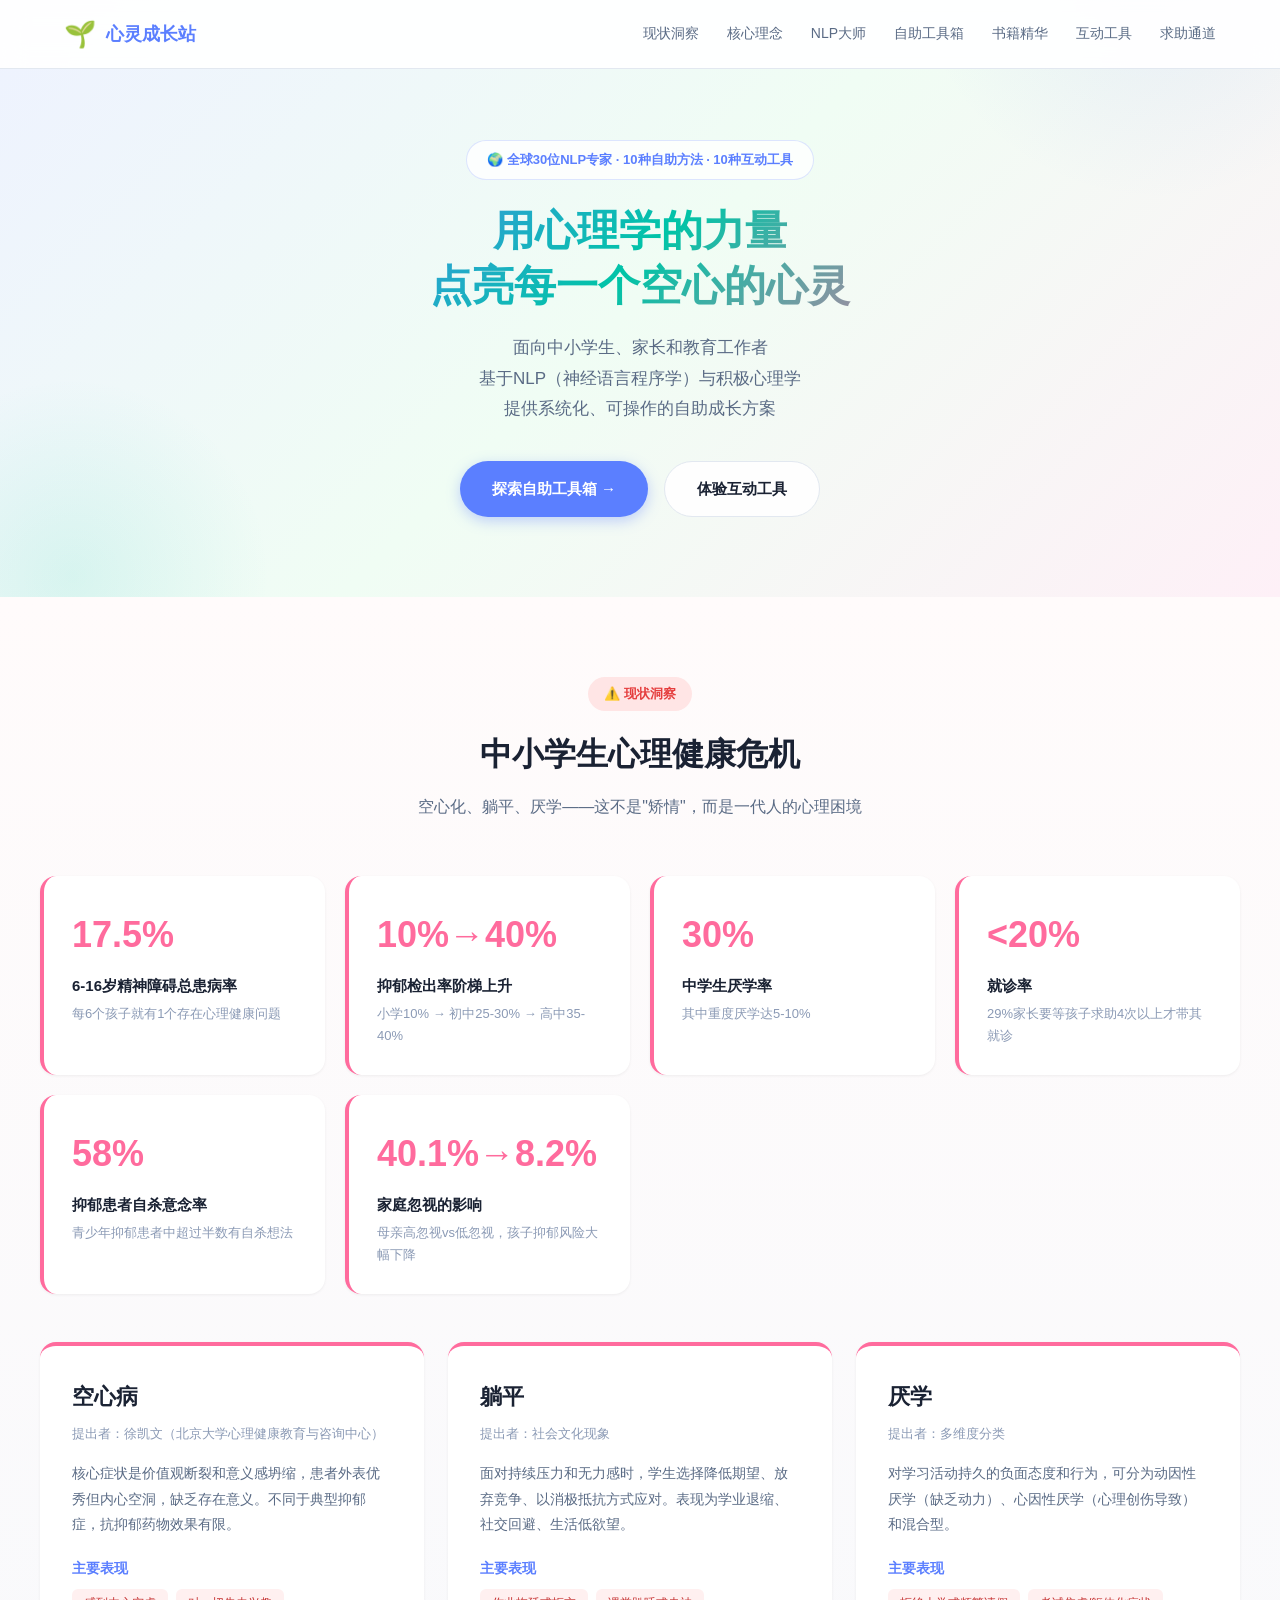
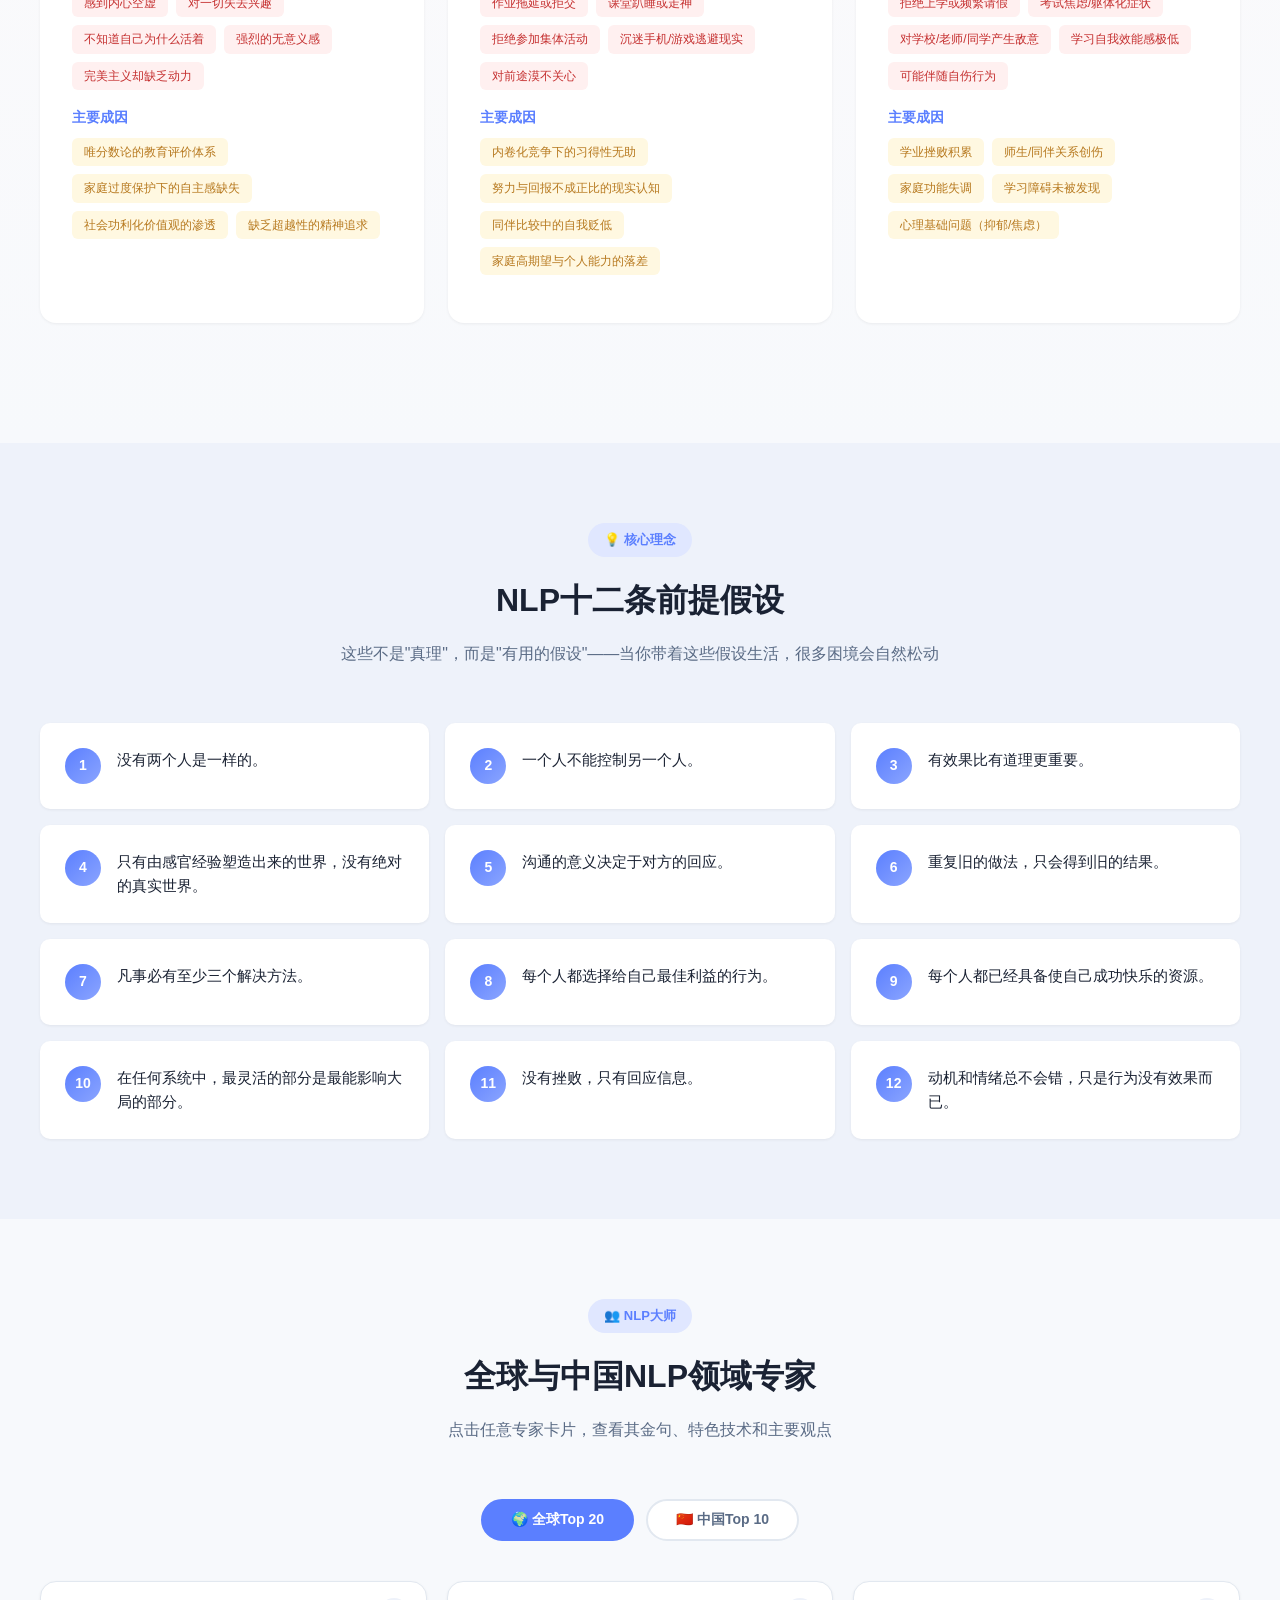
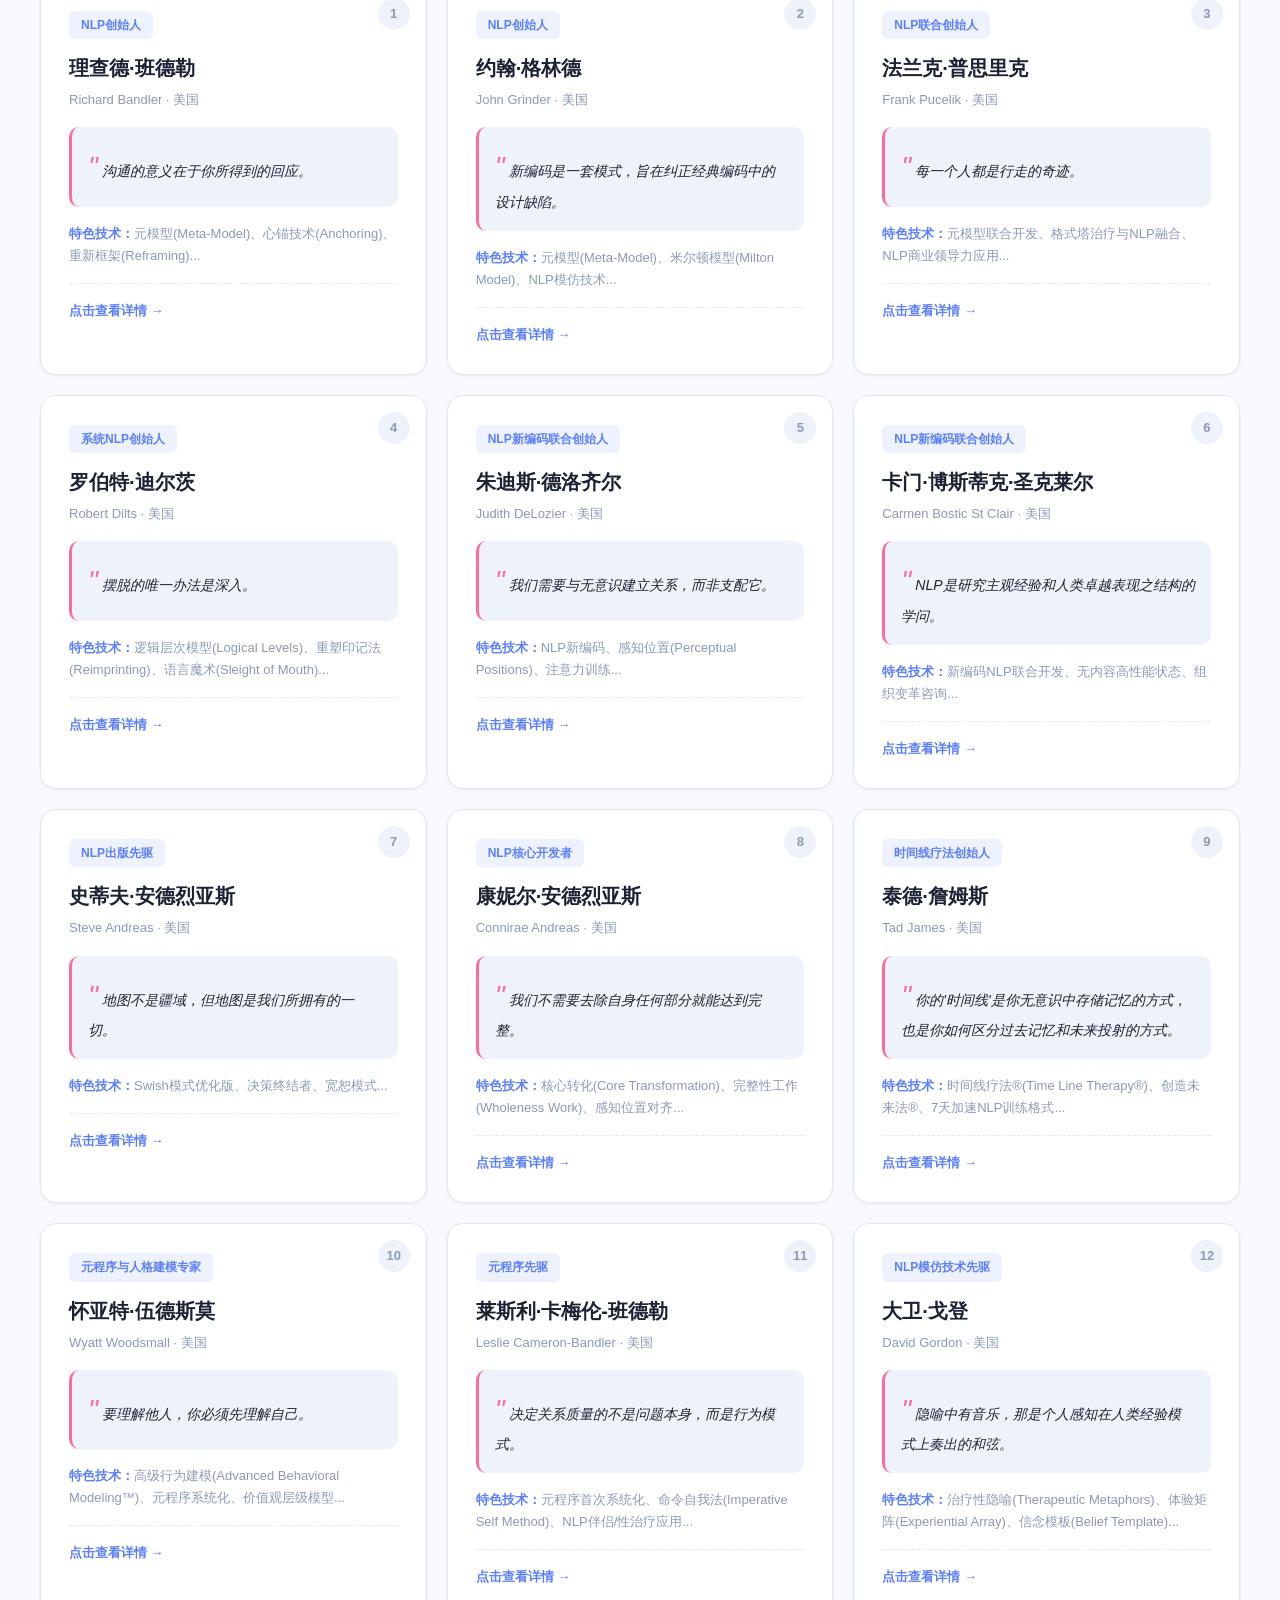
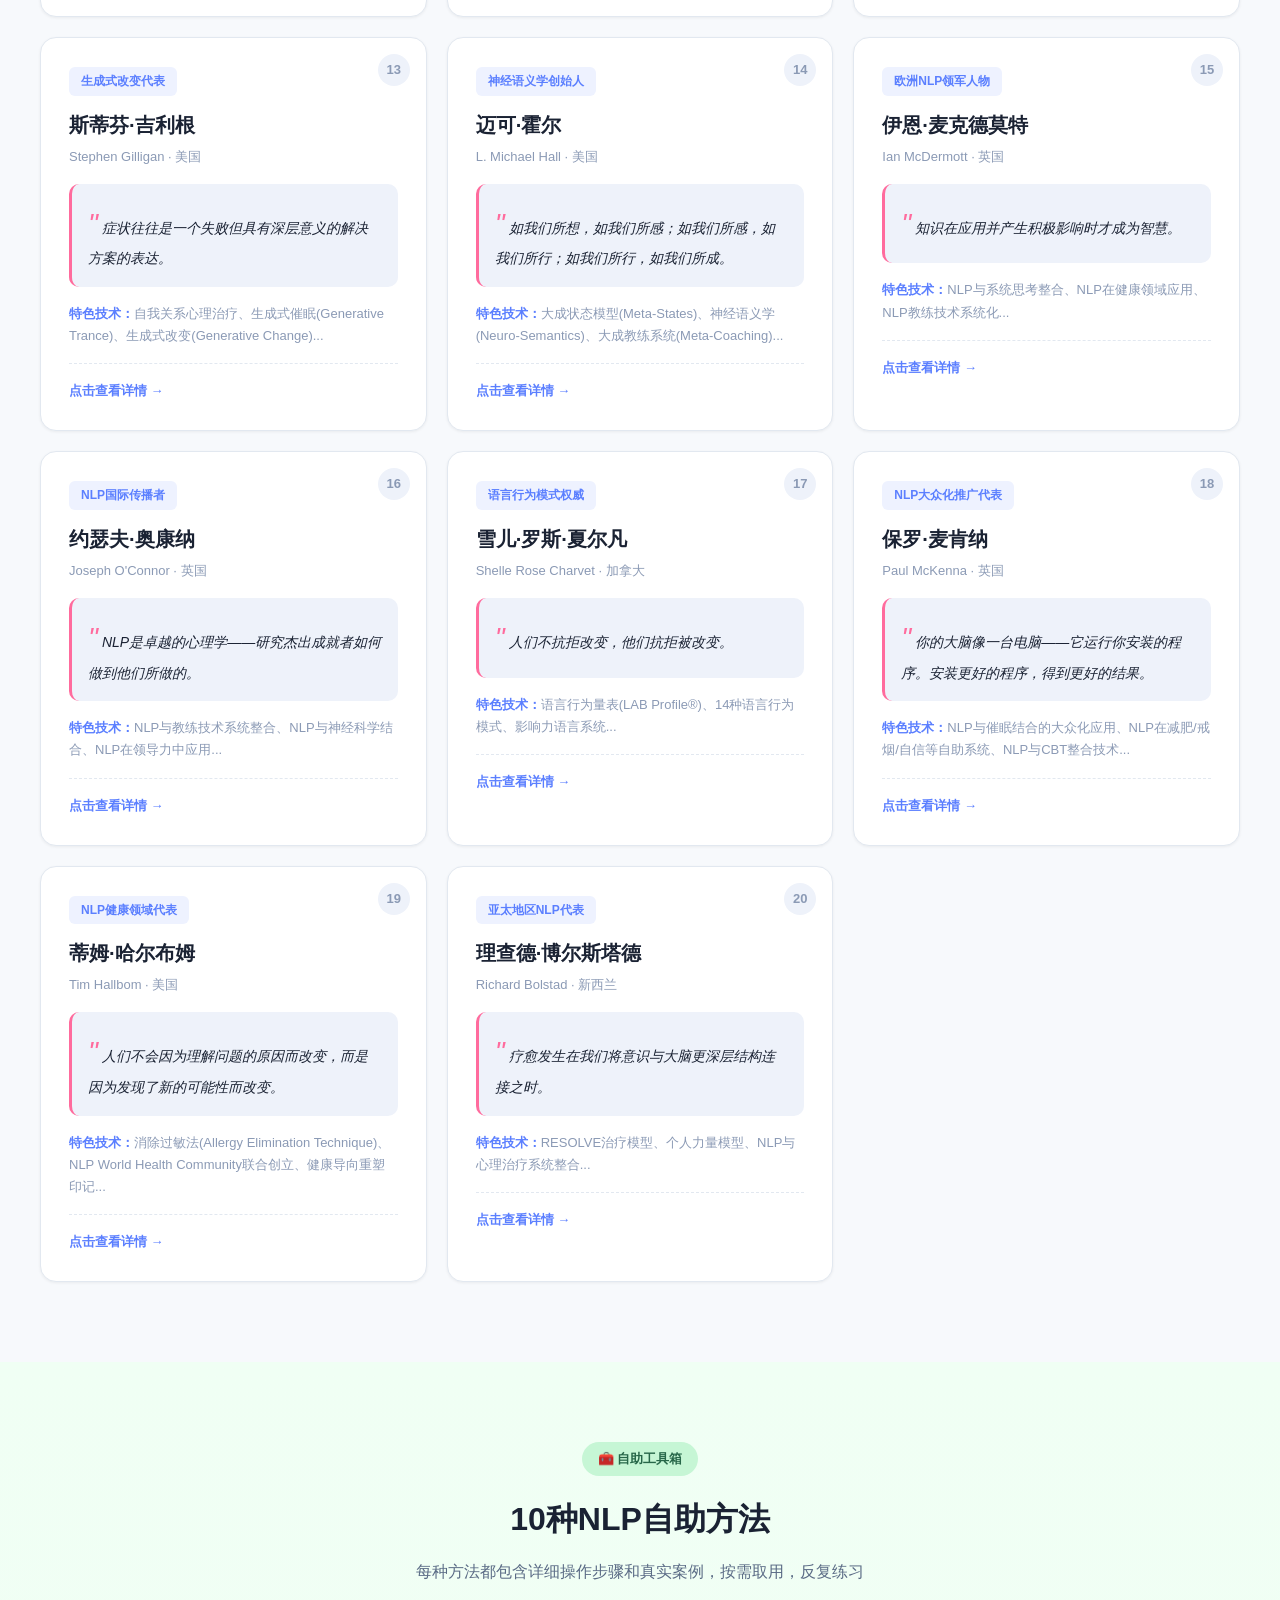
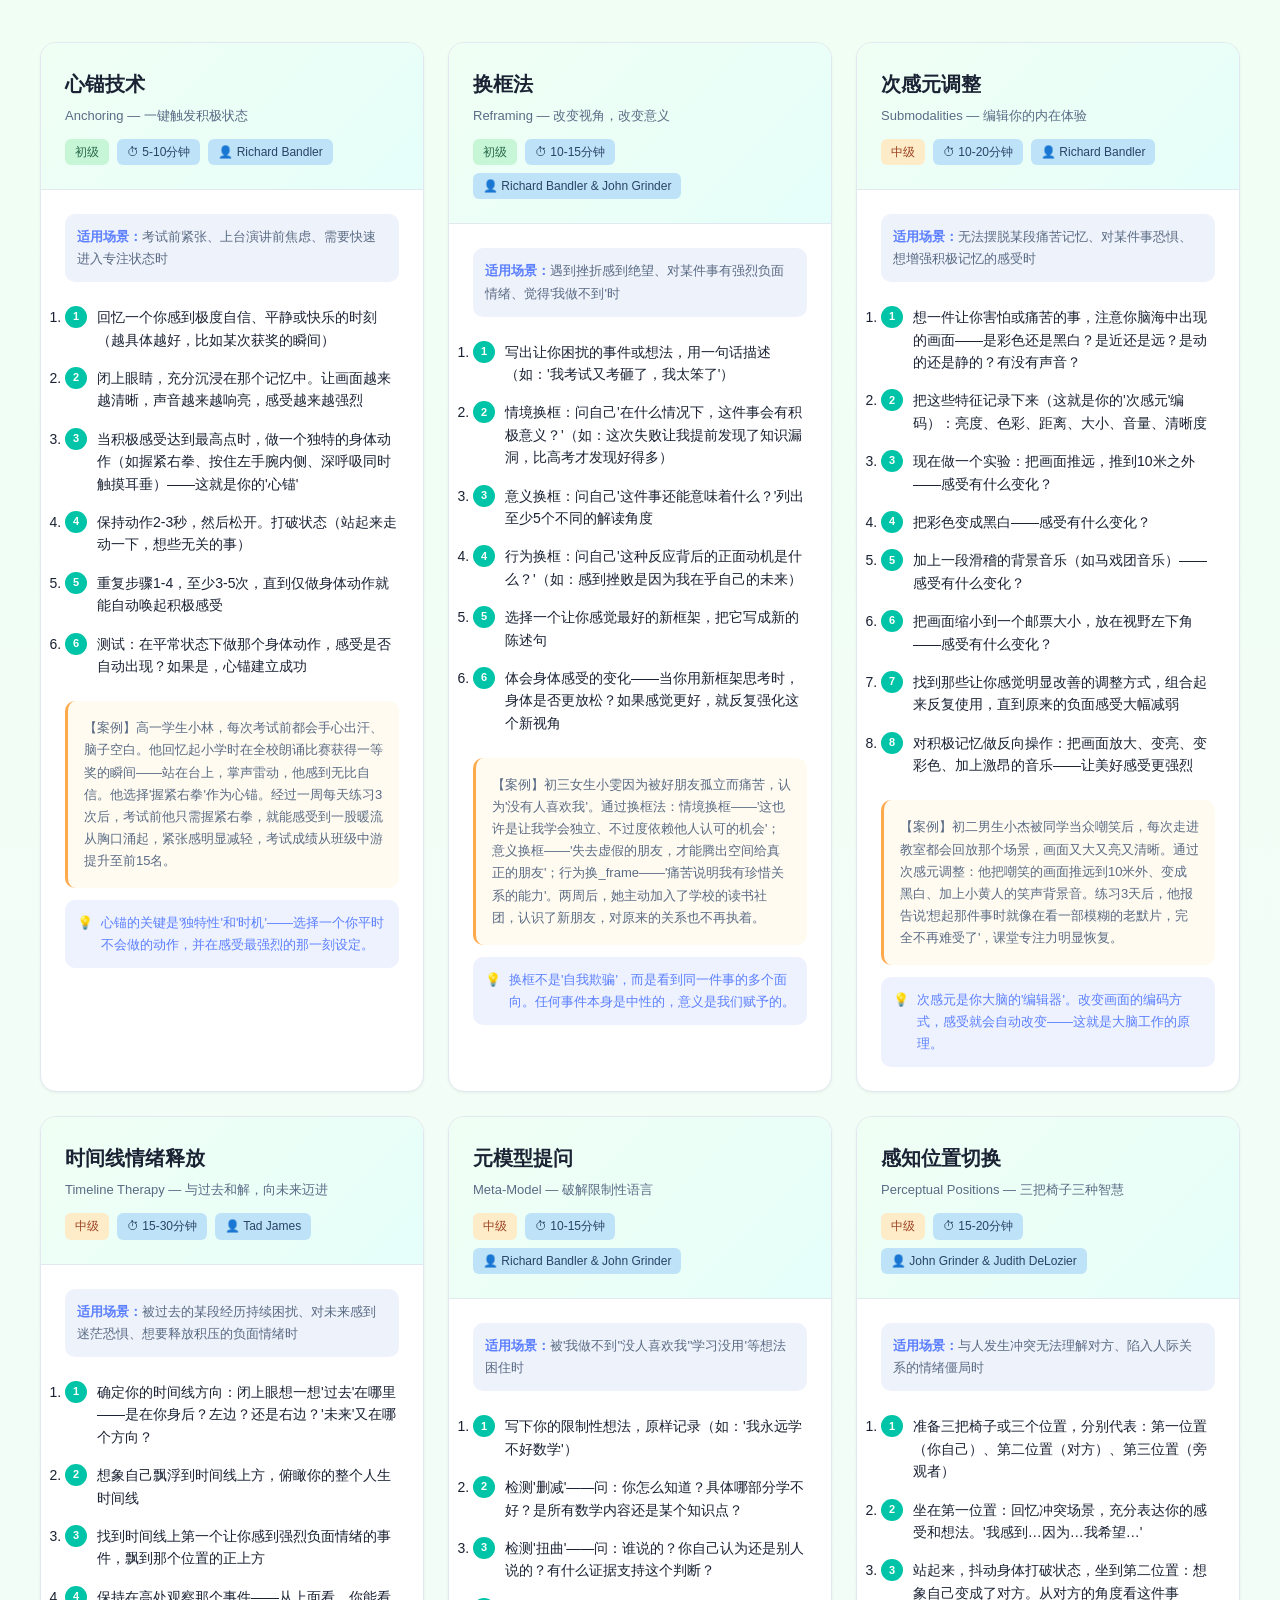
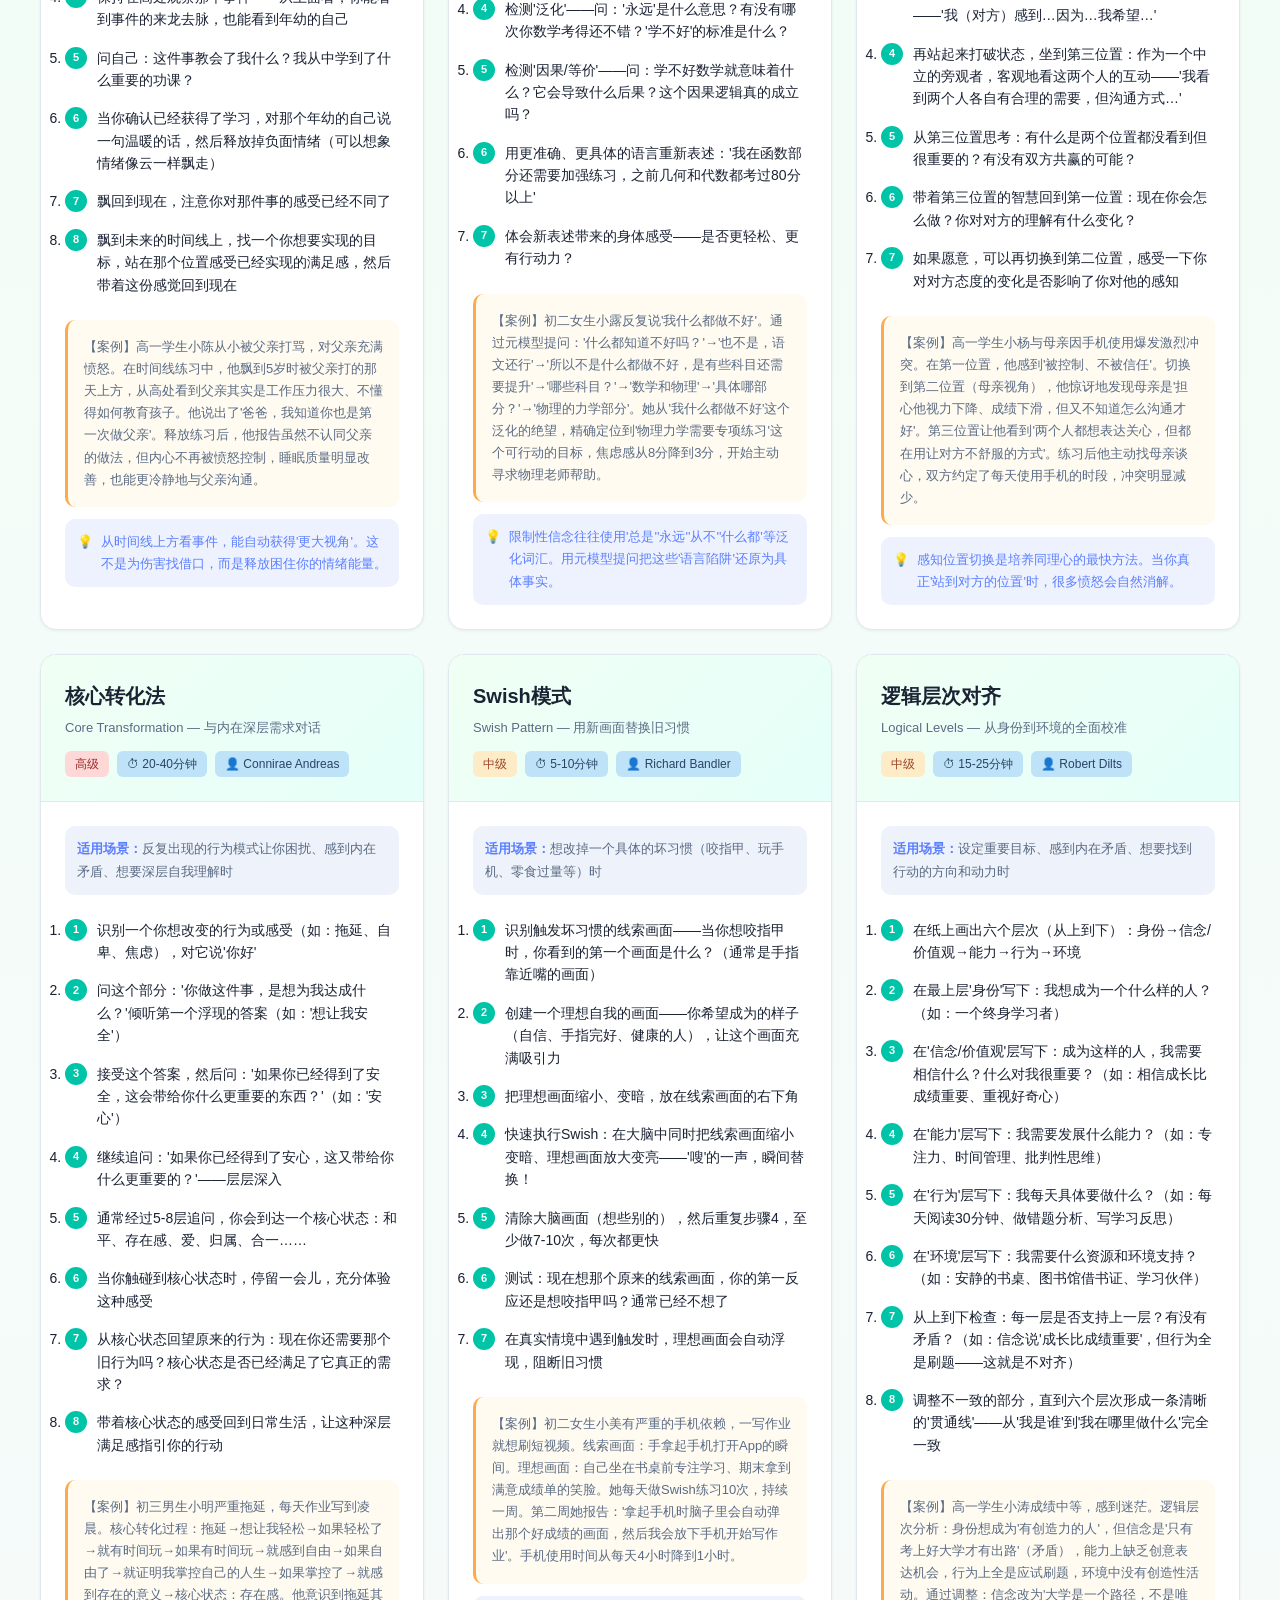
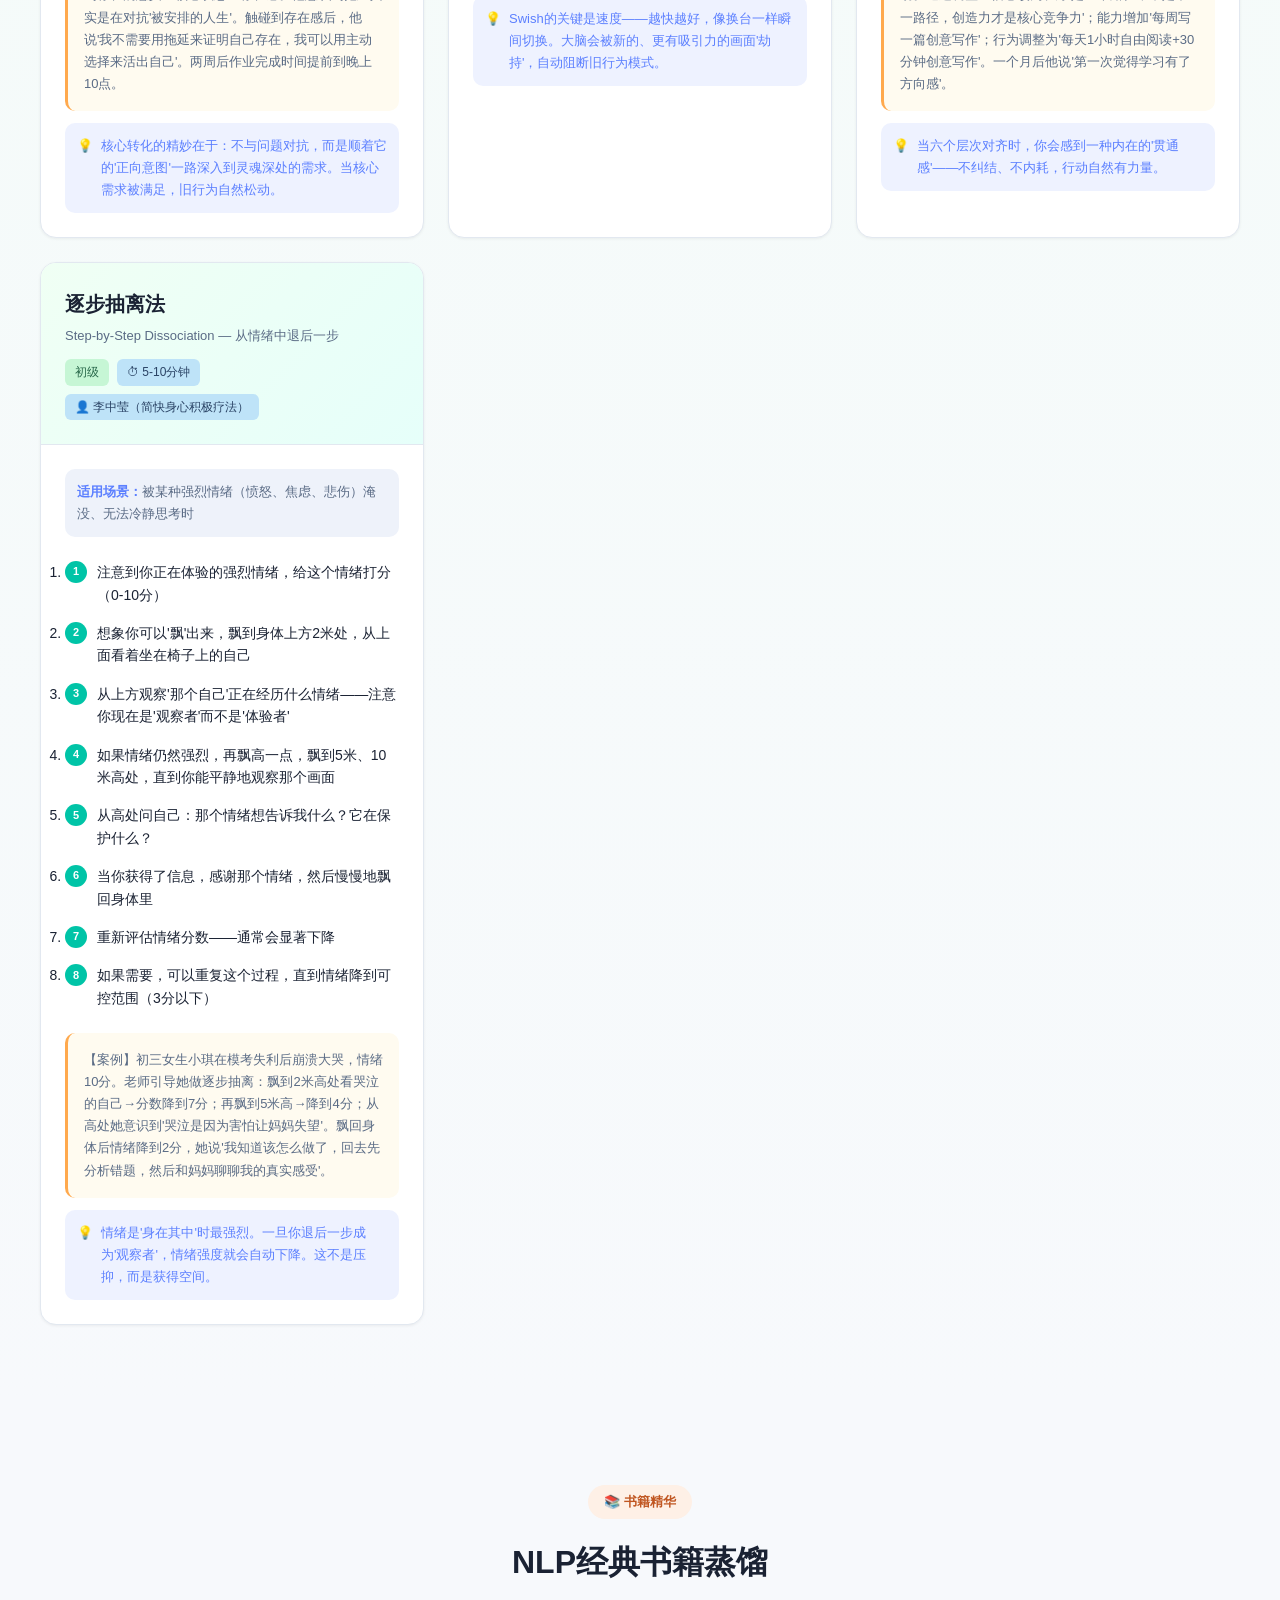
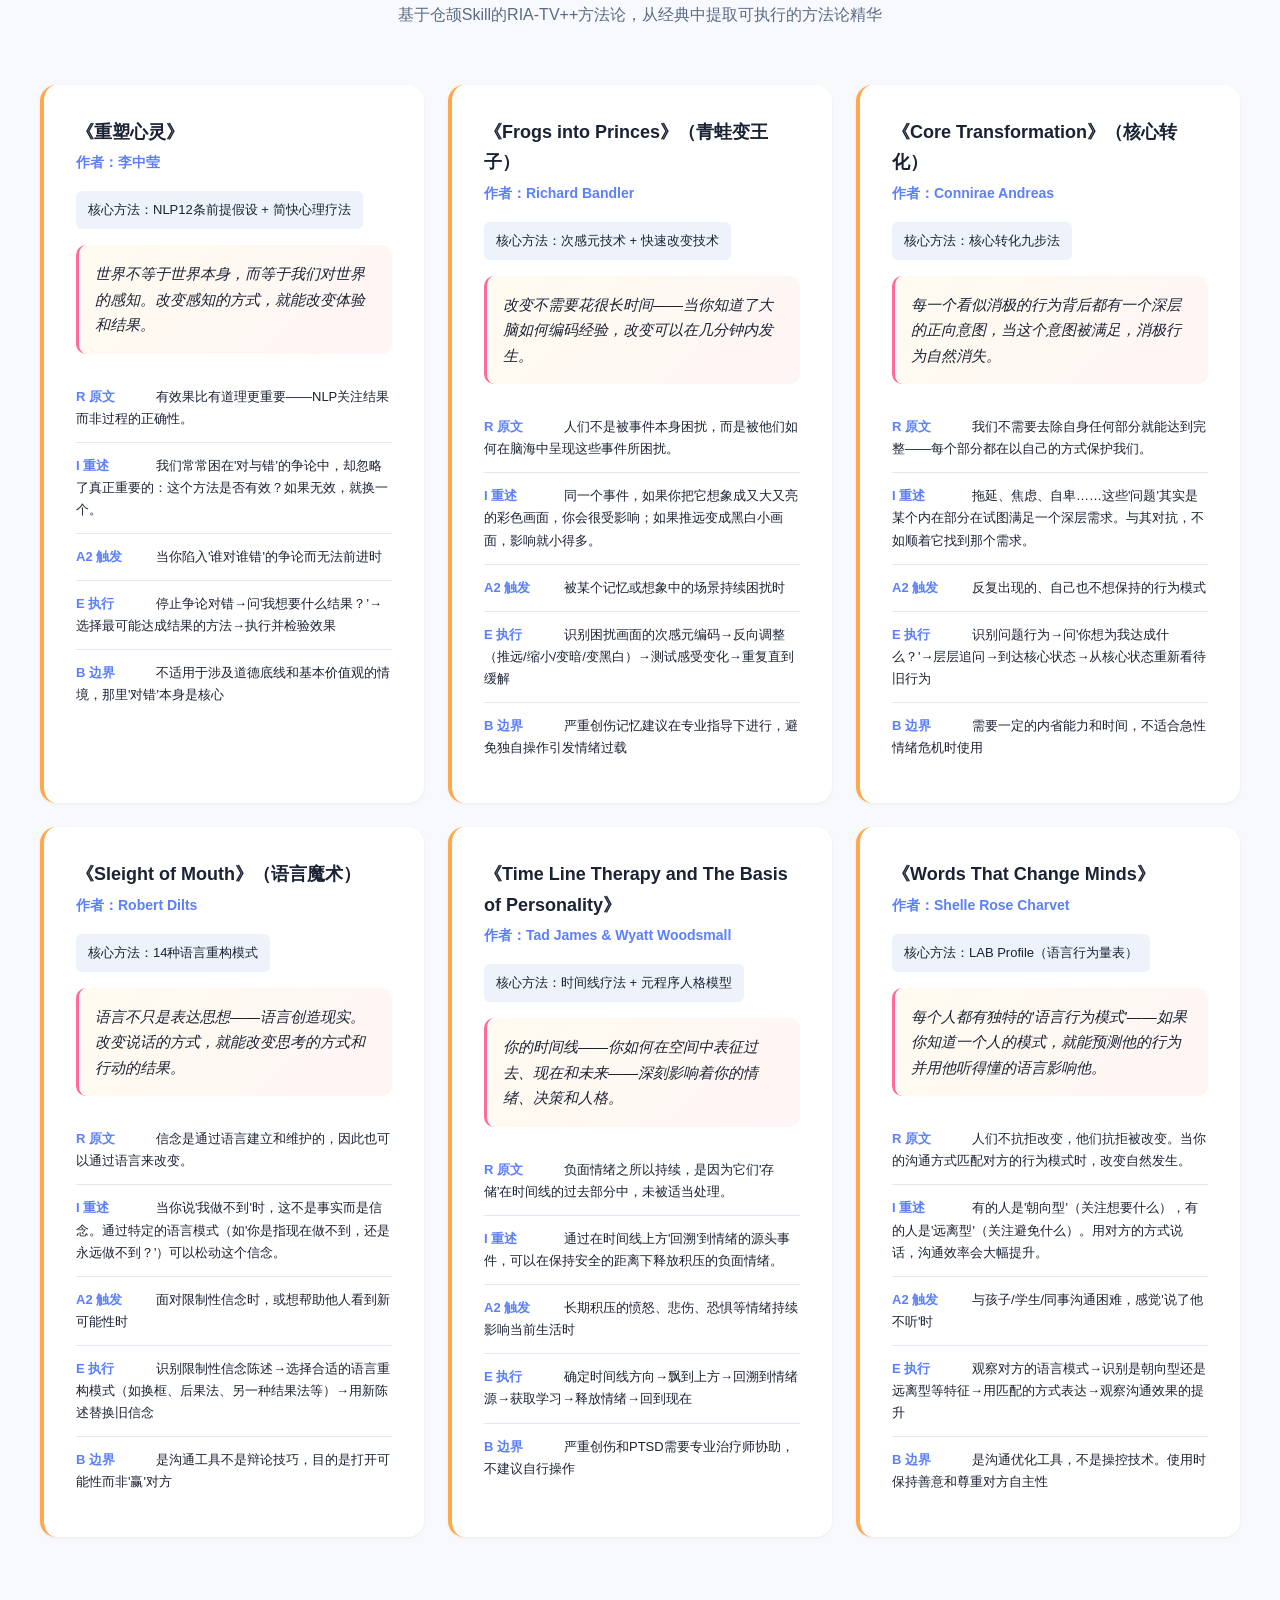
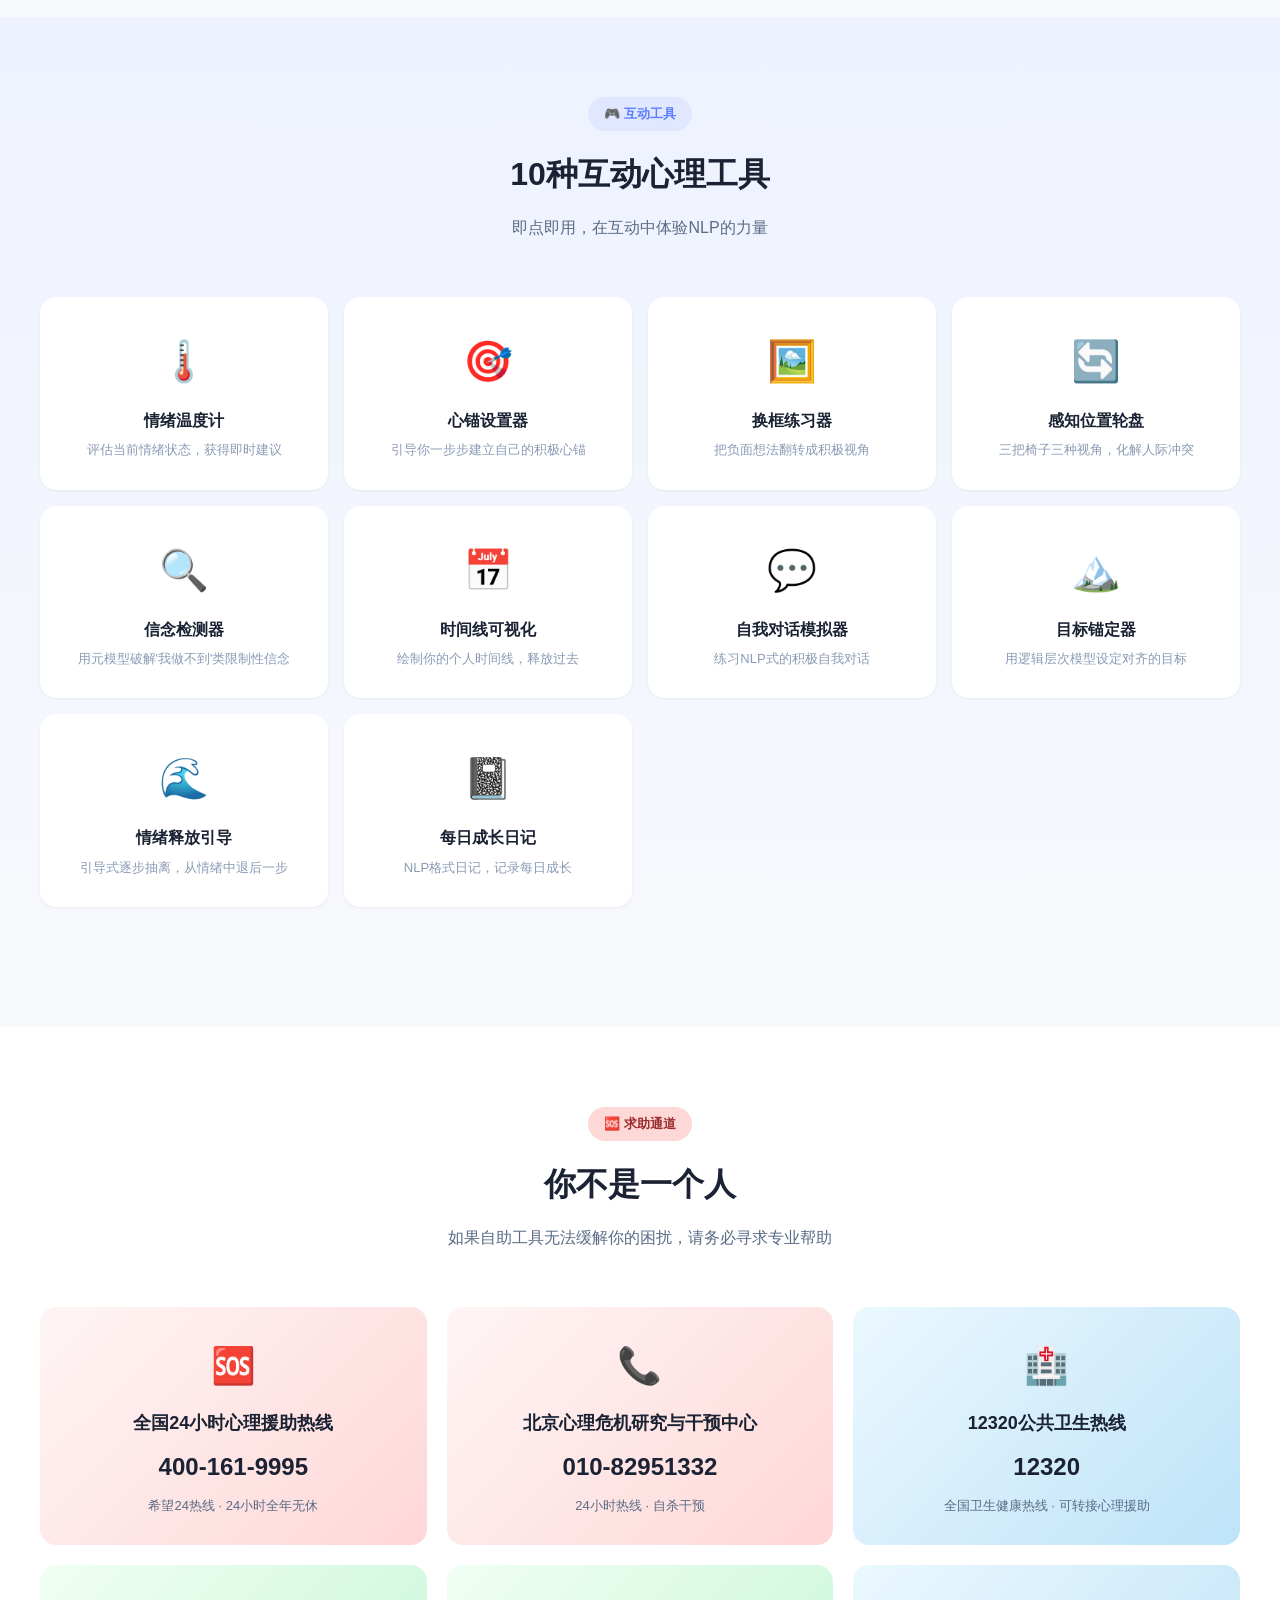
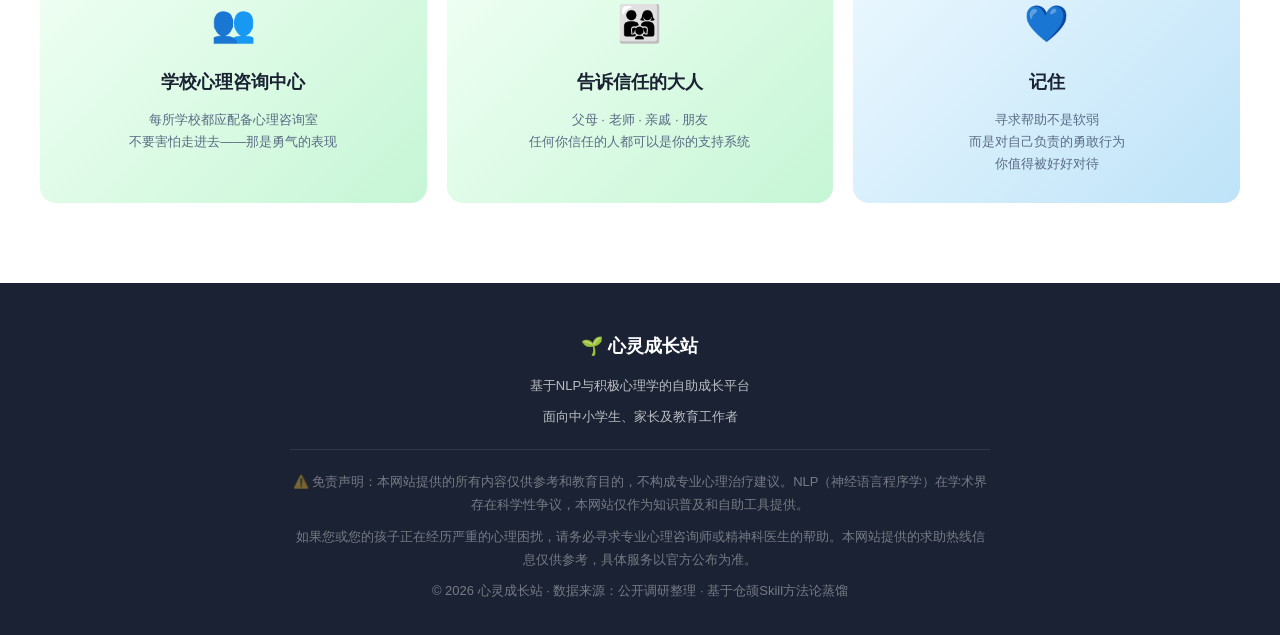
==== index.html @ 17d2049a "feat: NLP心理学自助成长平台 - 全球Top20 + 中国Top10 NLP专家（可点击查看金句、技术、观点） - 10种NLP自助方法（含详细步骤和真实案例） - 10种互动心理工具（情绪温" ====
<!DOCTYPE html>
<html lang="zh-CN">
<head>
  <meta charset="UTF-8">
  <meta name="viewport" content="width=device-width, initial-scale=1.0">
  <title>NLP心理学自助成长平台 | 心灵成长工具箱</title>
  <meta name="description" content="基于NLP（神经语言程序学）的自助成长心理学平台，涵盖全球及中国NLP专家、自助工具箱、互动心理工具，助力中小学生心理健康成长。">
  <link rel="stylesheet" href="styles.css">
  <link rel="icon" href="data:image/svg+xml,<svg xmlns='http://www.w3.org/2000/svg' viewBox='0 0 100 100'><text y='.9em' font-size='90'>🌱</text></svg>">
</head>
<body>

<!-- ====== 导航栏 ====== -->
<nav class="navbar">
  <div class="navbar-inner">
    <a href="#hero" class="navbar-logo"><span>🌱</span> 心灵成长站</a>
    <div class="navbar-links" id="navLinks">
      <a href="#crisis">现状洞察</a>
      <a href="#presuppositions">核心理念</a>
      <a href="#experts">NLP大师</a>
      <a href="#toolkit">自助工具箱</a>
      <a href="#books">书籍精华</a>
      <a href="#interactive">互动工具</a>
      <a href="#help">求助通道</a>
    </div>
    <button class="navbar-toggle" onclick="document.getElementById('navLinks').classList.toggle('open')">☰</button>
  </div>
</nav>

<!-- ====== Hero ====== -->
<section class="hero" id="hero">
  <div class="hero-content">
    <div class="hero-badge">🌍 全球30位NLP专家 · 10种自助方法 · 10种互动工具</div>
    <h1>用心理学的力量<br>点亮每一个空心的心灵</h1>
    <p>面向中小学生、家长和教育工作者<br>基于NLP（神经语言程序学）与积极心理学<br>提供系统化、可操作的自助成长方案</p>
    <div class="hero-buttons">
      <a href="#toolkit" class="btn btn-primary">探索自助工具箱 →</a>
      <a href="#interactive" class="btn btn-secondary">体验互动工具</a>
    </div>
  </div>
</section>

<!-- ====== 现状洞察 ====== -->
<section class="section" id="crisis">
  <div class="section-inner">
    <div class="section-header">
      <span class="section-tag">⚠️ 现状洞察</span>
      <h2>中小学生心理健康危机</h2>
      <p>空心化、躺平、厌学——这不是"矫情"，而是一代人的心理困境</p>
    </div>
    <div class="stat-grid" id="statGrid"></div>
    <div class="problem-grid" id="problemGrid"></div>
  </div>
</section>

<!-- ====== NLP核心理念 ====== -->
<section class="section" id="presuppositions">
  <div class="section-inner">
    <div class="section-header">
      <span class="section-tag">💡 核心理念</span>
      <h2>NLP十二条前提假设</h2>
      <p>这些不是"真理"，而是"有用的假设"——当你带着这些假设生活，很多困境会自然松动</p>
    </div>
    <div class="presup-grid" id="presupGrid"></div>
  </div>
</section>

<!-- ====== NLP专家 ====== -->
<section class="section" id="experts">
  <div class="section-inner">
    <div class="section-header">
      <span class="section-tag">👥 NLP大师</span>
      <h2>全球与中国NLP领域专家</h2>
      <p>点击任意专家卡片，查看其金句、特色技术和主要观点</p>
    </div>
    <div class="expert-tabs">
      <button class="tab-btn active" data-tab="global">🌍 全球Top 20</button>
      <button class="tab-btn" data-tab="china">🇨🇳 中国Top 10</button>
    </div>
    <div class="expert-grid" id="expertGrid"></div>
  </div>
</section>

<!-- ====== 自助工具箱 ====== -->
<section class="section" id="toolkit">
  <div class="section-inner">
    <div class="section-header">
      <span class="section-tag">🧰 自助工具箱</span>
      <h2>10种NLP自助方法</h2>
      <p>每种方法都包含详细操作步骤和真实案例，按需取用，反复练习</p>
    </div>
    <div class="tool-grid" id="toolGrid"></div>
  </div>
</section>

<!-- ====== 书籍精华 ====== -->
<section class="section" id="books">
  <div class="section-inner">
    <div class="section-header">
      <span class="section-tag">📚 书籍精华</span>
      <h2>NLP经典书籍蒸馏</h2>
      <p>基于仓颉Skill的RIA-TV++方法论，从经典中提取可执行的方法论精华</p>
    </div>
    <div class="book-grid" id="bookGrid"></div>
  </div>
</section>

<!-- ====== 互动工具 ====== -->
<section class="section" id="interactive">
  <div class="section-inner">
    <div class="section-header">
      <span class="section-tag">🎮 互动工具</span>
      <h2>10种互动心理工具</h2>
      <p>即点即用，在互动中体验NLP的力量</p>
    </div>
    <div class="interactive-grid" id="interactiveGrid"></div>
    <div class="tool-panel" id="toolPanel">
      <div class="tool-panel-header">
        <span class="icon" id="panelIcon"></span>
        <h3 id="panelTitle"></h3>
        <button class="back-btn" onclick="closeToolPanel()">← 返回工具列表</button>
      </div>
      <div class="tool-panel-body" id="panelBody"></div>
    </div>
  </div>
</section>

<!-- ====== 求助通道 ====== -->
<section class="section" id="help">
  <div class="section-inner">
    <div class="section-header">
      <span class="section-tag">🆘 求助通道</span>
      <h2>你不是一个人</h2>
      <p>如果自助工具无法缓解你的困扰，请务必寻求专业帮助</p>
    </div>
    <div class="help-grid">
      <div class="help-card help-red">
        <div class="help-icon">🆘</div>
        <h3>全国24小时心理援助热线</h3>
        <div class="help-number">400-161-9995</div>
        <p>希望24热线 · 24小时全年无休</p>
      </div>
      <div class="help-card help-red">
        <div class="help-icon">📞</div>
        <h3>北京心理危机研究与干预中心</h3>
        <div class="help-number">010-82951332</div>
        <p>24小时热线 · 自杀干预</p>
      </div>
      <div class="help-card help-blue">
        <div class="help-icon">🏥</div>
        <h3>12320公共卫生热线</h3>
        <div class="help-number">12320</div>
        <p>全国卫生健康热线 · 可转接心理援助</p>
      </div>
      <div class="help-card help-green">
        <div class="help-icon">👥</div>
        <h3>学校心理咨询中心</h3>
        <p style="margin-top:12px;">每所学校都应配备心理咨询室<br>不要害怕走进去——那是勇气的表现</p>
      </div>
      <div class="help-card help-green">
        <div class="help-icon">👨‍👩‍👧</div>
        <h3>告诉信任的大人</h3>
        <p style="margin-top:12px;">父母 · 老师 · 亲戚 · 朋友<br>任何你信任的人都可以是你的支持系统</p>
      </div>
      <div class="help-card help-blue">
        <div class="help-icon">💙</div>
        <h3>记住</h3>
        <p style="margin-top:12px;">寻求帮助不是软弱<br>而是对自己负责的勇敢行为<br>你值得被好好对待</p>
      </div>
    </div>
  </div>
</section>

<!-- ====== Footer ====== -->
<footer class="footer">
  <h3>🌱 心灵成长站</h3>
  <p>基于NLP与积极心理学的自助成长平台</p>
  <p>面向中小学生、家长及教育工作者</p>
  <div class="disclaimer">
    <p>⚠️ 免责声明：本网站提供的所有内容仅供参考和教育目的，不构成专业心理治疗建议。NLP（神经语言程序学）在学术界存在科学性争议，本网站仅作为知识普及和自助工具提供。</p>
    <p>如果您或您的孩子正在经历严重的心理困扰，请务必寻求专业心理咨询师或精神科医生的帮助。本网站提供的求助热线信息仅供参考，具体服务以官方公布为准。</p>
    <p>© 2026 心灵成长站 · 数据来源：公开调研整理 · 基于仓颉Skill方法论蒸馏</p>
  </div>
</footer>

<!-- ====== 专家详情弹窗 ====== -->
<div class="modal-overlay" id="expertModal" onclick="if(event.target===this)closeModal()">
  <div class="modal" id="modalContent"></div>
</div>

<script src="data.js"></script>
<script src="app.js"></script>
</body>
</html>
---- styles.css ----
/* ============================================================
   NLP心理学自助成长网站 - 样式表
   ============================================================ */

/* ---------- CSS变量 ---------- */
:root {
  --primary: #5B7FFF;
  --primary-light: #8BA5FF;
  --primary-dark: #3A5BDB;
  --secondary: #00C4A7;
  --accent: #FF6B9D;
  --warm: #FFA94D;
  --bg: #F7F9FC;
  --bg-card: #FFFFFF;
  --bg-soft: #EEF2FA;
  --text: #1A2233;
  --text-secondary: #5A6B85;
  --text-light: #8B9AB5;
  --border: #E2E8F0;
  --shadow-sm: 0 1px 3px rgba(0,0,0,0.06);
  --shadow-md: 0 4px 16px rgba(0,0,0,0.08);
  --shadow-lg: 0 12px 40px rgba(0,0,0,0.12);
  --radius: 16px;
  --radius-sm: 10px;
  --transition: 0.3s cubic-bezier(0.4, 0, 0.2, 1);
  --max-width: 1200px;
}

/* ---------- 重置 ---------- */
*, *::before, *::after { box-sizing: border-box; margin: 0; padding: 0; }
html { scroll-behavior: smooth; font-size: 16px; }
body {
  font-family: -apple-system, BlinkMacSystemFont, "Segoe UI", "PingFang SC", "Hiragino Sans GB", "Microsoft YaHei", "Helvetica Neue", Helvetica, Arial, sans-serif;
  background: var(--bg);
  color: var(--text);
  line-height: 1.7;
  -webkit-font-smoothing: antialiased;
}
a { color: inherit; text-decoration: none; }
ul { list-style: none; }
img { max-width: 100%; display: block; }

/* ---------- 导航栏 ---------- */
.navbar {
  position: fixed; top: 0; left: 0; right: 0; z-index: 1000;
  background: rgba(255,255,255,0.92);
  backdrop-filter: blur(12px);
  -webkit-backdrop-filter: blur(12px);
  border-bottom: 1px solid var(--border);
  transition: var(--transition);
}
.navbar-inner {
  max-width: var(--max-width); margin: 0 auto;
  display: flex; align-items: center; justify-content: space-between;
  padding: 12px 24px;
}
.navbar-logo {
  display: flex; align-items: center; gap: 10px;
  font-size: 18px; font-weight: 700; color: var(--primary);
}
.navbar-logo span { font-size: 26px; }
.navbar-links { display: flex; gap: 28px; }
.navbar-links a {
  font-size: 14px; font-weight: 500; color: var(--text-secondary);
  transition: var(--transition); position: relative;
}
.navbar-links a:hover { color: var(--primary); }
.navbar-links a::after {
  content: ''; position: absolute; bottom: -6px; left: 0; right: 0;
  height: 2px; background: var(--primary);
  transform: scaleX(0); transition: var(--transition); border-radius: 2px;
}
.navbar-links a:hover::after { transform: scaleX(1); }
.navbar-toggle { display: none; font-size: 24px; cursor: pointer; background: none; border: none; }

/* ---------- Hero ---------- */
.hero {
  position: relative;
  padding: 140px 24px 80px;
  text-align: center;
  background: linear-gradient(135deg, #EEF2FF 0%, #F0FDF4 50%, #FEF0F7 100%);
  overflow: hidden;
}
.hero::before {
  content: '';
  position: absolute; top: -50%; right: -10%;
  width: 500px; height: 500px;
  background: radial-gradient(circle, rgba(91,127,255,0.1) 0%, transparent 70%);
  border-radius: 50%;
}
.hero::after {
  content: '';
  position: absolute; bottom: -30%; left: -10%;
  width: 400px; height: 400px;
  background: radial-gradient(circle, rgba(0,196,167,0.1) 0%, transparent 70%);
  border-radius: 50%;
}
.hero-content { position: relative; z-index: 1; max-width: 800px; margin: 0 auto; }
.hero-badge {
  display: inline-flex; align-items: center; gap: 8px;
  background: rgba(255,255,255,0.8);
  padding: 8px 20px; border-radius: 100px;
  font-size: 13px; color: var(--primary); font-weight: 600;
  border: 1px solid rgba(91,127,255,0.2);
  margin-bottom: 24px;
}
.hero h1 {
  font-size: 42px; font-weight: 800; line-height: 1.3;
  margin-bottom: 20px;
  background: linear-gradient(135deg, var(--primary) 0%, var(--secondary) 50%, var(--accent) 100%);
  -webkit-background-clip: text; -webkit-text-fill-color: transparent;
  background-clip: text;
}
.hero p {
  font-size: 17px; color: var(--text-secondary); line-height: 1.8;
  margin-bottom: 36px;
}
.hero-buttons { display: flex; gap: 16px; justify-content: center; flex-wrap: wrap; }
.btn {
  display: inline-flex; align-items: center; gap: 8px;
  padding: 14px 32px; border-radius: 100px;
  font-size: 15px; font-weight: 600; cursor: pointer;
  transition: var(--transition); border: none; font-family: inherit;
}
.btn-primary {
  background: var(--primary); color: #fff;
  box-shadow: 0 4px 14px rgba(91,127,255,0.35);
}
.btn-primary:hover { background: var(--primary-dark); transform: translateY(-2px); box-shadow: 0 6px 20px rgba(91,127,255,0.4); }
.btn-secondary {
  background: rgba(255,255,255,0.9); color: var(--text);
  border: 1px solid var(--border);
}
.btn-secondary:hover { background: #fff; border-color: var(--primary); color: var(--primary); }

/* ---------- 通用Section ---------- */
.section { padding: 80px 24px; }
.section-inner { max-width: var(--max-width); margin: 0 auto; }
.section-header { text-align: center; margin-bottom: 56px; }
.section-tag {
  display: inline-block; padding: 6px 16px; border-radius: 100px;
  font-size: 13px; font-weight: 600; margin-bottom: 16px;
}
.section-header h2 { font-size: 32px; font-weight: 700; margin-bottom: 12px; }
.section-header p { font-size: 16px; color: var(--text-secondary); max-width: 600px; margin: 0 auto; }

/* ---------- 现状洞察 ---------- */
#crisis { background: linear-gradient(180deg, #FFFBFB 0%, var(--bg) 100%); }
#crisis .section-tag { background: #FFE5E5; color: #E53E3E; }
.stat-grid {
  display: grid; grid-template-columns: repeat(auto-fit, minmax(280px, 1fr));
  gap: 20px; margin-bottom: 48px;
}
.stat-card {
  background: var(--bg-card); border-radius: var(--radius);
  padding: 28px; box-shadow: var(--shadow-sm);
  border-left: 4px solid var(--accent);
  transition: var(--transition);
}
.stat-card:hover { box-shadow: var(--shadow-md); transform: translateY(-4px); }
.stat-value { font-size: 36px; font-weight: 800; color: var(--accent); margin-bottom: 8px; }
.stat-label { font-size: 15px; font-weight: 600; margin-bottom: 4px; }
.stat-desc { font-size: 13px; color: var(--text-light); }

.problem-grid { display: grid; grid-template-columns: repeat(auto-fit, minmax(320px, 1fr)); gap: 24px; margin-bottom: 40px; }
.problem-card {
  background: var(--bg-card); border-radius: var(--radius);
  padding: 32px; box-shadow: var(--shadow-sm);
  border-top: 4px solid var(--accent);
  transition: var(--transition);
}
.problem-card:hover { box-shadow: var(--shadow-md); }
.problem-card h3 { font-size: 22px; font-weight: 700; margin-bottom: 8px; }
.problem-card .proposer { font-size: 13px; color: var(--text-light); margin-bottom: 16px; }
.problem-card .definition { font-size: 14px; color: var(--text-secondary); margin-bottom: 20px; line-height: 1.8; }
.problem-card h4 { font-size: 14px; font-weight: 600; color: var(--primary); margin-bottom: 8px; }
.tag-list { display: flex; flex-wrap: wrap; gap: 8px; margin-bottom: 16px; }
.tag {
  display: inline-block; padding: 4px 12px; border-radius: 6px;
  font-size: 12px; font-weight: 500;
}
.tag-manifestation { background: #FFF0F0; color: #C53030; }
.tag-cause { background: #FFF8E1; color: #B7791F; }

/* ---------- NLP前提假设 ---------- */
#presuppositions { background: var(--bg-soft); }
#presuppositions .section-tag { background: #E0E7FF; color: var(--primary); }
.presup-grid {
  display: grid; grid-template-columns: repeat(auto-fit, minmax(300px, 1fr));
  gap: 16px;
}
.presup-card {
  background: var(--bg-card); border-radius: var(--radius-sm);
  padding: 24px; box-shadow: var(--shadow-sm);
  display: flex; gap: 16px; align-items: flex-start;
  transition: var(--transition);
  border: 1px solid transparent;
}
.presup-card:hover { border-color: var(--primary); box-shadow: var(--shadow-md); }
.presup-number {
  flex-shrink: 0; width: 36px; height: 36px;
  background: linear-gradient(135deg, var(--primary), var(--primary-light));
  border-radius: 50%; display: flex; align-items: center; justify-content: center;
  color: #fff; font-weight: 700; font-size: 14px;
}
.presup-text { font-size: 15px; font-weight: 500; line-height: 1.6; }

/* ---------- 专家页面 ---------- */
#experts .section-tag { background: #E0E7FF; color: var(--primary); }
.expert-tabs {
  display: flex; gap: 12px; justify-content: center; margin-bottom: 40px;
}
.tab-btn {
  padding: 10px 28px; border-radius: 100px;
  font-size: 14px; font-weight: 600; cursor: pointer;
  border: 2px solid var(--border); background: var(--bg-card);
  color: var(--text-secondary); transition: var(--transition);
}
.tab-btn.active { border-color: var(--primary); background: var(--primary); color: #fff; }
.expert-grid {
  display: grid; grid-template-columns: repeat(auto-fill, minmax(340px, 1fr));
  gap: 20px;
}
.expert-card {
  background: var(--bg-card); border-radius: var(--radius);
  padding: 28px; box-shadow: var(--shadow-sm);
  cursor: pointer; transition: var(--transition);
  border: 1px solid var(--border); position: relative; overflow: hidden;
}
.expert-card::before {
  content: ''; position: absolute; top: 0; left: 0; right: 0; height: 4px;
  background: linear-gradient(90deg, var(--primary), var(--secondary));
  transform: scaleX(0); transform-origin: left; transition: var(--transition);
}
.expert-card:hover { box-shadow: var(--shadow-lg); transform: translateY(-6px); border-color: transparent; }
.expert-card:hover::before { transform: scaleX(1); }
.expert-rank {
  position: absolute; top: 16px; right: 16px;
  width: 32px; height: 32px; border-radius: 50%;
  background: var(--bg-soft); color: var(--text-light);
  display: flex; align-items: center; justify-content: center;
  font-size: 13px; font-weight: 700;
}
.expert-card .category {
  display: inline-block; padding: 4px 12px; border-radius: 6px;
  font-size: 12px; font-weight: 600; margin-bottom: 12px;
  background: #EEF2FF; color: var(--primary);
}
.expert-card h3 { font-size: 20px; font-weight: 700; margin-bottom: 4px; }
.expert-card .name-en { font-size: 13px; color: var(--text-light); margin-bottom: 16px; }
.expert-card .nationality { font-size: 13px; color: var(--text-secondary); margin-bottom: 16px; }
.expert-quote {
  background: var(--bg-soft); border-radius: var(--radius-sm);
  padding: 16px; margin-bottom: 16px;
  font-size: 14px; font-style: italic; color: var(--text);
  border-left: 3px solid var(--accent);
}
.expert-quote::before { content: '"'; font-size: 28px; color: var(--accent); margin-right: 4px; }
.expert-card .techniques-preview {
  font-size: 13px; color: var(--text-light);
}
.expert-card .techniques-preview strong { color: var(--primary); }
.click-hint {
  margin-top: 16px; padding-top: 16px; border-top: 1px dashed var(--border);
  font-size: 13px; color: var(--primary); font-weight: 600;
  display: flex; align-items: center; gap: 6px;
}

/* ---------- 专家详情弹窗 ---------- */
.modal-overlay {
  position: fixed; inset: 0; z-index: 2000;
  background: rgba(0,0,0,0.5); backdrop-filter: blur(4px);
  display: none; align-items: center; justify-content: center;
  padding: 24px; opacity: 0; transition: opacity 0.3s;
}
.modal-overlay.active { display: flex; opacity: 1; }
.modal {
  background: var(--bg-card); border-radius: 20px;
  max-width: 640px; width: 100%; max-height: 85vh; overflow-y: auto;
  box-shadow: var(--shadow-lg); padding: 40px;
  transform: scale(0.9); transition: transform 0.3s;
}
.modal-overlay.active .modal { transform: scale(1); }
.modal-close {
  position: absolute; top: 16px; right: 16px;
  width: 36px; height: 36px; border-radius: 50%;
  background: var(--bg-soft); border: none; cursor: pointer;
  font-size: 18px; color: var(--text-light); transition: var(--transition);
}
.modal-close:hover { background: #FFD0D0; color: #E53E3E; }
.modal-category {
  display: inline-block; padding: 4px 12px; border-radius: 6px;
  font-size: 12px; font-weight: 600; margin-bottom: 12px;
  background: #EEF2FF; color: var(--primary);
}
.modal h2 { font-size: 26px; font-weight: 700; margin-bottom: 4px; }
.modal .modal-name-en { font-size: 14px; color: var(--text-light); margin-bottom: 24px; }
.modal-section { margin-bottom: 24px; }
.modal-section h4 {
  font-size: 14px; font-weight: 700; color: var(--primary);
  margin-bottom: 10px; display: flex; align-items: center; gap: 6px;
}
.modal-section h4::before { content: ''; width: 4px; height: 16px; background: var(--primary); border-radius: 2px; }
.modal-quote-box {
  background: linear-gradient(135deg, #FFF5F5, #FFF0F6);
  border-radius: var(--radius-sm); padding: 20px;
  font-size: 17px; font-weight: 600; color: var(--text);
  border-left: 4px solid var(--accent); position: relative;
}
.modal-quote-box::before {
  content: '"'; position: absolute; top: -10px; left: 16px;
  font-size: 48px; color: var(--accent); opacity: 0.3;
}
.modal-list li {
  padding: 8px 0; font-size: 14px; color: var(--text-secondary);
  border-bottom: 1px solid var(--border);
}
.modal-list li:last-child { border-bottom: none; }
.modal-list li::before { content: '•'; color: var(--primary); font-weight: bold; margin-right: 8px; }
.modal-viewpoint {
  font-size: 14px; color: var(--text-secondary); line-height: 1.8;
  background: var(--bg-soft); padding: 16px; border-radius: var(--radius-sm);
}

/* ---------- 自助工具箱 ---------- */
#toolkit { background: linear-gradient(180deg, #F0FFF4 0%, var(--bg) 100%); }
#toolkit .section-tag { background: #C6F6D5; color: #276749; }
.tool-grid {
  display: grid; grid-template-columns: repeat(auto-fill, minmax(360px, 1fr));
  gap: 24px;
}
.tool-card {
  background: var(--bg-card); border-radius: var(--radius);
  overflow: hidden; box-shadow: var(--shadow-sm);
  transition: var(--transition); border: 1px solid var(--border);
}
.tool-card:hover { box-shadow: var(--shadow-lg); transform: translateY(-4px); }
.tool-header {
  padding: 24px; background: linear-gradient(135deg, #F0FFF4, #E6FFFA);
  border-bottom: 1px solid var(--border);
}
.tool-header h3 { font-size: 20px; font-weight: 700; margin-bottom: 4px; }
.tool-header .subtitle { font-size: 13px; color: var(--text-secondary); margin-bottom: 12px; }
.tool-meta { display: flex; gap: 8px; flex-wrap: wrap; }
.tool-meta span {
  padding: 3px 10px; border-radius: 6px; font-size: 12px; font-weight: 500;
}
.meta-difficulty-easy { background: #C6F6D5; color: #276749; }
.meta-difficulty-mid { background: #FEEBC8; color: #9C4221; }
.meta-difficulty-hard { background: #FED7D7; color: #9B2C2C; }
.meta-duration { background: #BEE3F8; color: #2A4365; }
.tool-body { padding: 24px; }
.tool-scenario {
  font-size: 13px; color: var(--text-secondary); margin-bottom: 16px;
  padding: 12px; background: var(--bg-soft); border-radius: var(--radius-sm);
}
.tool-scenario strong { color: var(--primary); }
.tool-steps { margin-bottom: 16px; }
.tool-steps li {
  font-size: 14px; color: var(--text); padding: 8px 0;
  padding-left: 32px; position: relative; line-height: 1.6;
}
.tool-steps li::before {
  content: counter(step); counter-increment: step;
  position: absolute; left: 0; top: 8px;
  width: 22px; height: 22px; border-radius: 50%;
  background: var(--secondary); color: #fff;
  display: flex; align-items: center; justify-content: center;
  font-size: 11px; font-weight: 700;
}
.tool-steps { counter-reset: step; }
.tool-case {
  font-size: 13px; color: var(--text-secondary); line-height: 1.7;
  padding: 16px; background: #FFFBF0; border-radius: var(--radius-sm);
  border-left: 3px solid var(--warm); margin-bottom: 12px;
}
.tool-tip {
  font-size: 13px; color: var(--primary);
  padding: 12px; background: #EEF2FF; border-radius: var(--radius-sm);
  display: flex; gap: 8px; align-items: flex-start;
}
.tool-tip::before { content: '💡'; flex-shrink: 0; }

/* ---------- 书籍精华 ---------- */
#books .section-tag { background: #FEF0E6; color: #C05621; }
.book-grid {
  display: grid; grid-template-columns: repeat(auto-fill, minmax(380px, 1fr));
  gap: 24px;
}
.book-card {
  background: var(--bg-card); border-radius: var(--radius);
  padding: 32px; box-shadow: var(--shadow-sm);
  border-left: 4px solid var(--warm);
  transition: var(--transition);
}
.book-card:hover { box-shadow: var(--shadow-md); transform: translateY(-4px); }
.book-card h3 { font-size: 18px; font-weight: 700; margin-bottom: 4px; }
.book-card .book-author { font-size: 14px; color: var(--primary); font-weight: 600; margin-bottom: 16px; }
.book-card .core-method {
  font-size: 13px; padding: 8px 12px; background: var(--bg-soft);
  border-radius: 6px; margin-bottom: 16px; display: inline-block;
}
.book-key-insight {
  font-size: 15px; font-style: italic; color: var(--text);
  padding: 16px; background: linear-gradient(135deg, #FFFBF0, #FFF5F5);
  border-radius: var(--radius-sm); margin-bottom: 20px;
  border-left: 3px solid var(--accent);
}
.book-ria { }
.book-ria-item {
  padding: 12px 0; border-bottom: 1px solid var(--border);
  font-size: 13px; line-height: 1.7;
}
.book-ria-item:last-child { border-bottom: none; }
.book-ria-label {
  display: inline-block; width: 80px; font-weight: 700; color: var(--primary);
}

/* ---------- 互动工具 ---------- */
#interactive { background: linear-gradient(180deg, #EEF2FF 0%, var(--bg) 100%); }
#interactive .section-tag { background: #E0E7FF; color: var(--primary); }
.interactive-grid {
  display: grid; grid-template-columns: repeat(auto-fill, minmax(240px, 1fr));
  gap: 16px; margin-bottom: 40px;
}
.interactive-card {
  background: var(--bg-card); border-radius: var(--radius);
  padding: 28px 20px; text-align: center;
  box-shadow: var(--shadow-sm); cursor: pointer;
  transition: var(--transition); border: 2px solid transparent;
  position: relative; overflow: hidden;
}
.interactive-card::after {
  content: ''; position: absolute; bottom: 0; left: 0; right: 0; height: 3px;
  background: linear-gradient(90deg, var(--primary), var(--secondary));
  transform: scaleX(0); transition: var(--transition);
}
.interactive-card:hover { border-color: var(--primary-light); box-shadow: var(--shadow-md); transform: translateY(-4px); }
.interactive-card:hover::after { transform: scaleX(1); }
.interactive-icon { font-size: 40px; margin-bottom: 12px; }
.interactive-card h3 { font-size: 16px; font-weight: 700; margin-bottom: 6px; }
.interactive-card p { font-size: 13px; color: var(--text-light); line-height: 1.5; }

/* 互动工具面板 */
.tool-panel {
  display: none; background: var(--bg-card);
  border-radius: var(--radius); padding: 40px;
  box-shadow: var(--shadow-md);
}
.tool-panel.active { display: block; }
.tool-panel-header {
  display: flex; align-items: center; gap: 12px; margin-bottom: 24px;
  padding-bottom: 20px; border-bottom: 2px solid var(--border);
}
.tool-panel-header .icon { font-size: 32px; }
.tool-panel-header h3 { font-size: 22px; font-weight: 700; }
.tool-panel-header .back-btn {
  margin-left: auto; padding: 8px 20px;
  background: var(--bg-soft); border: none; border-radius: 100px;
  cursor: pointer; font-size: 14px; font-weight: 600; color: var(--text-secondary);
  transition: var(--transition); font-family: inherit;
}
.tool-panel-header .back-btn:hover { background: var(--primary); color: #fff; }
.tool-panel-body { min-height: 300px; }

/* 评估工具样式 */
.assessment-question { font-size: 17px; font-weight: 600; margin-bottom: 20px; }
.assessment-options { display: flex; flex-direction: column; gap: 12px; margin-bottom: 24px; }
.assessment-option {
  padding: 16px 20px; border: 2px solid var(--border); border-radius: var(--radius-sm);
  cursor: pointer; transition: var(--transition); font-size: 15px;
  display: flex; align-items: center; gap: 12px;
}
.assessment-option:hover { border-color: var(--primary); background: #EEF2FF; }
.assessment-option.selected { border-color: var(--primary); background: #EEF2FF; color: var(--primary); font-weight: 600; }
.assessment-option .radio {
  width: 20px; height: 20px; border-radius: 50%;
  border: 2px solid var(--border); flex-shrink: 0; transition: var(--transition);
}
.assessment-option.selected .radio { border-color: var(--primary); background: var(--primary); }

/* 引导工具样式 */
.guided-step { display: none; }
.guided-step.active { display: block; animation: fadeIn 0.4s; }
.guided-step h4 { font-size: 18px; font-weight: 700; margin-bottom: 12px; color: var(--primary); }
.guided-step p { font-size: 15px; color: var(--text-secondary); margin-bottom: 20px; line-height: 1.8; }
.guided-step textarea {
  width: 100%; min-height: 100px; padding: 16px;
  border: 2px solid var(--border); border-radius: var(--radius-sm);
  font-size: 14px; font-family: inherit; resize: vertical; transition: var(--transition);
}
.guided-step textarea:focus { outline: none; border-color: var(--primary); }
.guided-nav { display: flex; justify-content: space-between; margin-top: 24px; }
.guided-result {
  background: linear-gradient(135deg, #F0FFF4, #E6FFFA);
  padding: 24px; border-radius: var(--radius); text-align: center;
}
.guided-result h4 { font-size: 20px; margin-bottom: 12px; color: #276749; }

/* 情绪滑块 */
.mood-slider-container { margin: 30px 0; }
.mood-slider {
  -webkit-appearance: none; appearance: none;
  width: 100%; height: 8px; border-radius: 4px;
  background: linear-gradient(90deg, #48BB78, #F6E05E, #F56565);
  outline: none;
}
.mood-slider::-webkit-slider-thumb {
  -webkit-appearance: none; appearance: none;
  width: 24px; height: 24px; border-radius: 50%;
  background: #fff; border: 3px solid var(--primary);
  cursor: pointer; box-shadow: var(--shadow-sm);
}
.mood-labels { display: flex; justify-content: space-between; margin-top: 8px; font-size: 12px; color: var(--text-light); }

/* 结果卡片 */
.result-card {
  background: var(--bg-card); border-radius: var(--radius);
  padding: 32px; box-shadow: var(--shadow-md); text-align: center;
  animation: fadeIn 0.5s;
}
.result-card .result-icon { font-size: 48px; margin-bottom: 16px; }
.result-card h4 { font-size: 22px; font-weight: 700; margin-bottom: 12px; }
.result-card .result-score { font-size: 36px; font-weight: 800; color: var(--primary); margin: 16px 0; }
.result-card .result-desc { font-size: 15px; color: var(--text-secondary); line-height: 1.8; margin-bottom: 24px; }
.result-suggestions { text-align: left; margin: 20px 0; }
.result-suggestions li {
  padding: 10px 0; font-size: 14px; color: var(--text);
  border-bottom: 1px solid var(--border);
}
.result-suggestions li::before { content: '→ '; color: var(--secondary); font-weight: bold; }
.suggestion-link {
  color: var(--primary); font-weight: 600; text-decoration: underline;
  cursor: pointer; transition: var(--transition);
}
.suggestion-link:hover { color: var(--primary-dark); text-decoration: none; background: var(--bg-soft); border-radius: 4px; padding: 2px 6px; margin: -2px -6px; }

/* 日记工具 */
.journal-entry {
  background: var(--bg-soft); border-radius: var(--radius-sm);
  padding: 16px; margin-bottom: 12px; font-size: 14px;
}
.journal-entry .journal-date { font-weight: 700; color: var(--primary); margin-bottom: 4px; font-size: 13px; }

/* 聊天模拟器 */
.chat-container { max-height: 400px; overflow-y: auto; padding: 16px; background: var(--bg-soft); border-radius: var(--radius-sm); }
.chat-message { margin-bottom: 12px; max-width: 80%; }
.chat-message.user { margin-left: auto; }
.chat-bubble {
  padding: 12px 16px; border-radius: 16px; font-size: 14px; line-height: 1.6;
}
.chat-message.bot .chat-bubble { background: var(--bg-card); border: 1px solid var(--border); }
.chat-message.user .chat-bubble { background: var(--primary); color: #fff; }
.chat-input { display: flex; gap: 8px; margin-top: 16px; }
.chat-input input {
  flex: 1; padding: 12px 16px; border: 2px solid var(--border);
  border-radius: 100px; font-size: 14px; font-family: inherit;
}
.chat-input input:focus { outline: none; border-color: var(--primary); }
.chat-input button {
  padding: 12px 24px; background: var(--primary); color: #fff;
  border: none; border-radius: 100px; cursor: pointer;
  font-weight: 600; font-family: inherit; transition: var(--transition);
}
.chat-input button:hover { background: var(--primary-dark); }

/* 动画 */
@keyframes fadeIn { from { opacity: 0; transform: translateY(10px); } to { opacity: 1; transform: translateY(0); } }
@keyframes slideIn { from { opacity: 0; transform: translateX(-20px); } to { opacity: 1; transform: translateX(0); } }

/* ---------- 求助通道 ---------- */
#help { background: var(--bg-card); }
#help .section-tag { background: #FED7D7; color: #9B2C2C; }
.help-grid { display: grid; grid-template-columns: repeat(auto-fit, minmax(300px, 1fr)); gap: 20px; }
.help-card {
  padding: 28px; border-radius: var(--radius); text-align: center;
  transition: var(--transition);
}
.help-card:hover { transform: translateY(-4px); box-shadow: var(--shadow-md); }
.help-red { background: linear-gradient(135deg, #FFF5F5, #FED7D7); }
.help-blue { background: linear-gradient(135deg, #EBF8FF, #BEE3F8); }
.help-green { background: linear-gradient(135deg, #F0FFF4, #C6F6D5); }
.help-card .help-icon { font-size: 36px; margin-bottom: 12px; }
.help-card h3 { font-size: 18px; font-weight: 700; margin-bottom: 8px; }
.help-card .help-number { font-size: 24px; font-weight: 800; margin: 8px 0; }
.help-card p { font-size: 13px; color: var(--text-secondary); }

/* ---------- Footer ---------- */
.footer {
  background: var(--text); color: rgba(255,255,255,0.7);
  padding: 48px 24px 24px; text-align: center;
}
.footer h3 { color: #fff; font-size: 18px; margin-bottom: 12px; }
.footer p { font-size: 13px; line-height: 1.8; margin-bottom: 8px; }
.footer .disclaimer {
  max-width: 700px; margin: 20px auto 0; padding-top: 20px;
  border-top: 1px solid rgba(255,255,255,0.1);
  font-size: 12px; color: rgba(255,255,255,0.4);
}

/* ---------- 响应式 ---------- */
@media (max-width: 768px) {
  .navbar-links { display: none; }
  .navbar-toggle { display: block; }
  .navbar-links.open {
    display: flex; flex-direction: column; position: absolute;
    top: 100%; left: 0; right: 0; background: #fff;
    padding: 16px 24px; gap: 16px; box-shadow: var(--shadow-md);
  }
  .hero { padding: 120px 16px 60px; }
  .hero h1 { font-size: 28px; }
  .hero p { font-size: 15px; }
  .section { padding: 56px 16px; }
  .section-header h2 { font-size: 24px; }
  .expert-grid { grid-template-columns: 1fr; }
  .tool-grid { grid-template-columns: 1fr; }
  .book-grid { grid-template-columns: 1fr; }
  .interactive-grid { grid-template-columns: repeat(2, 1fr); }
  .modal { padding: 24px; }
}
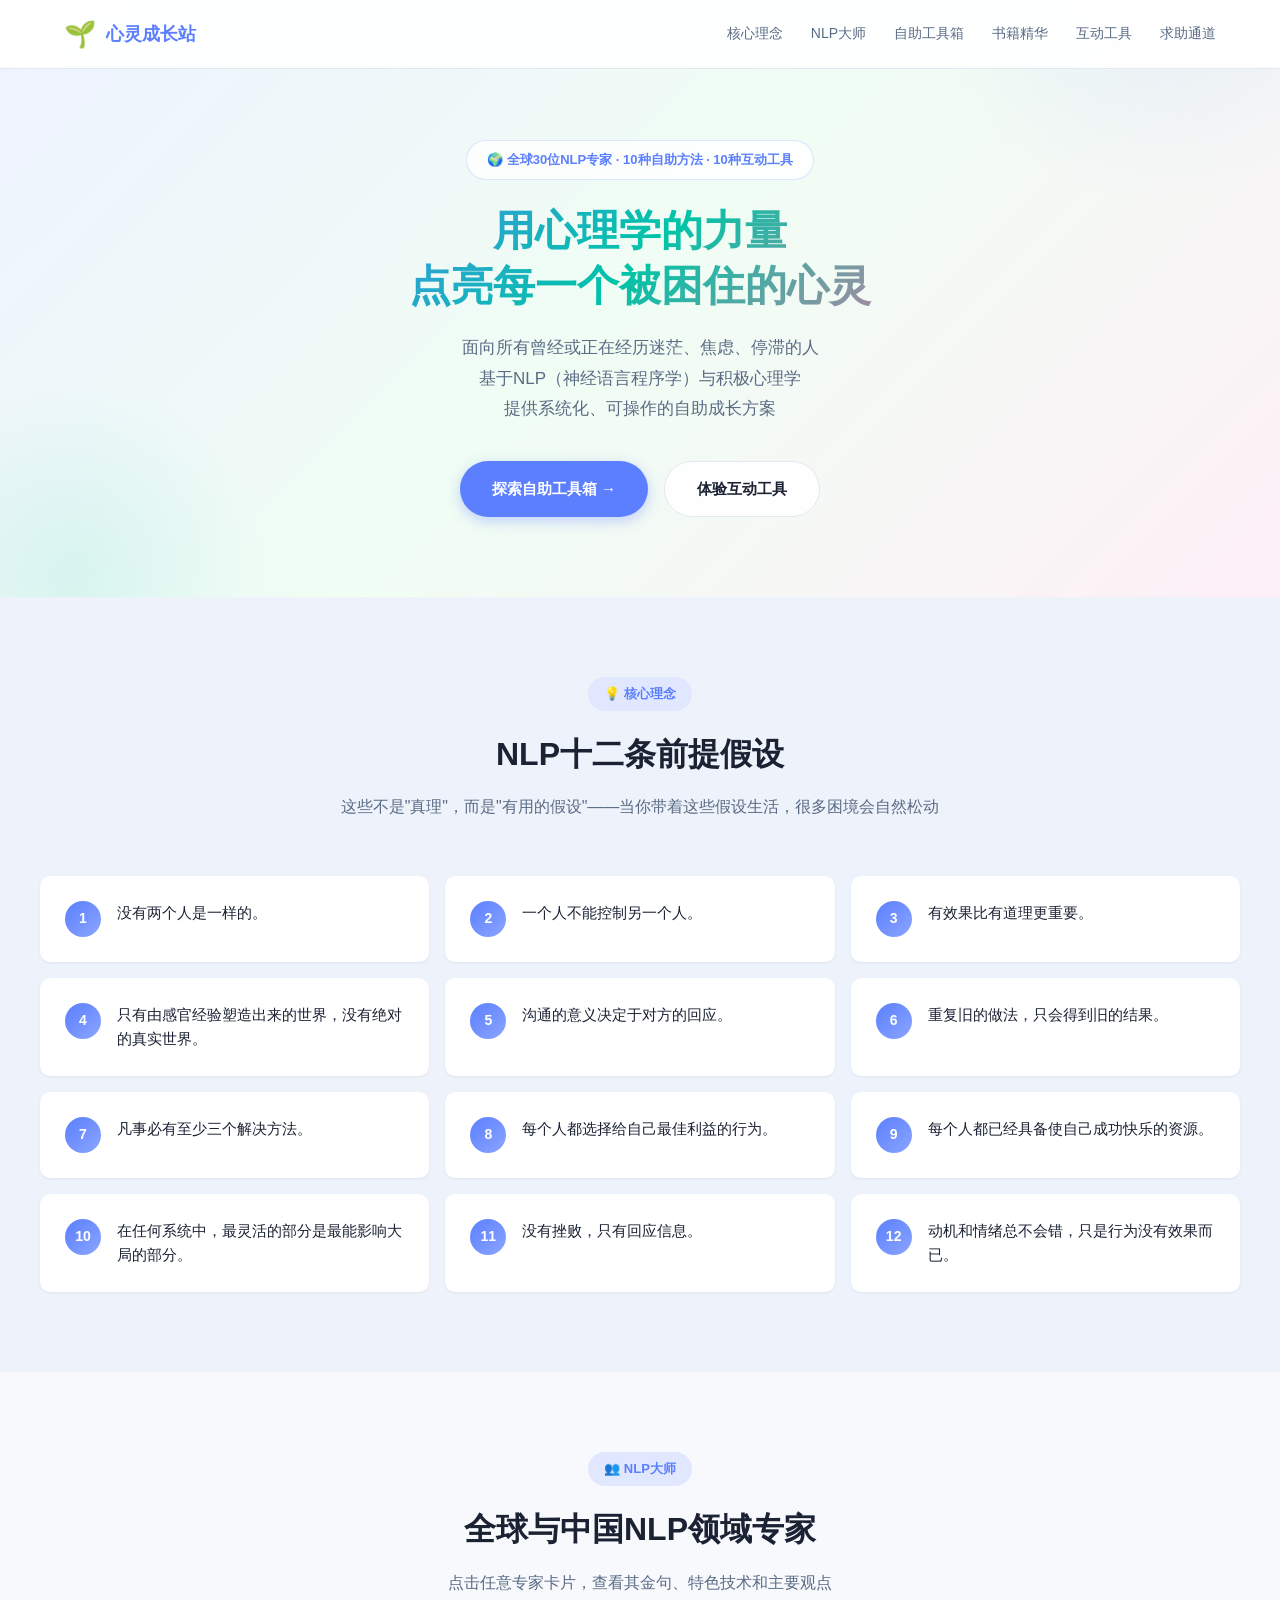
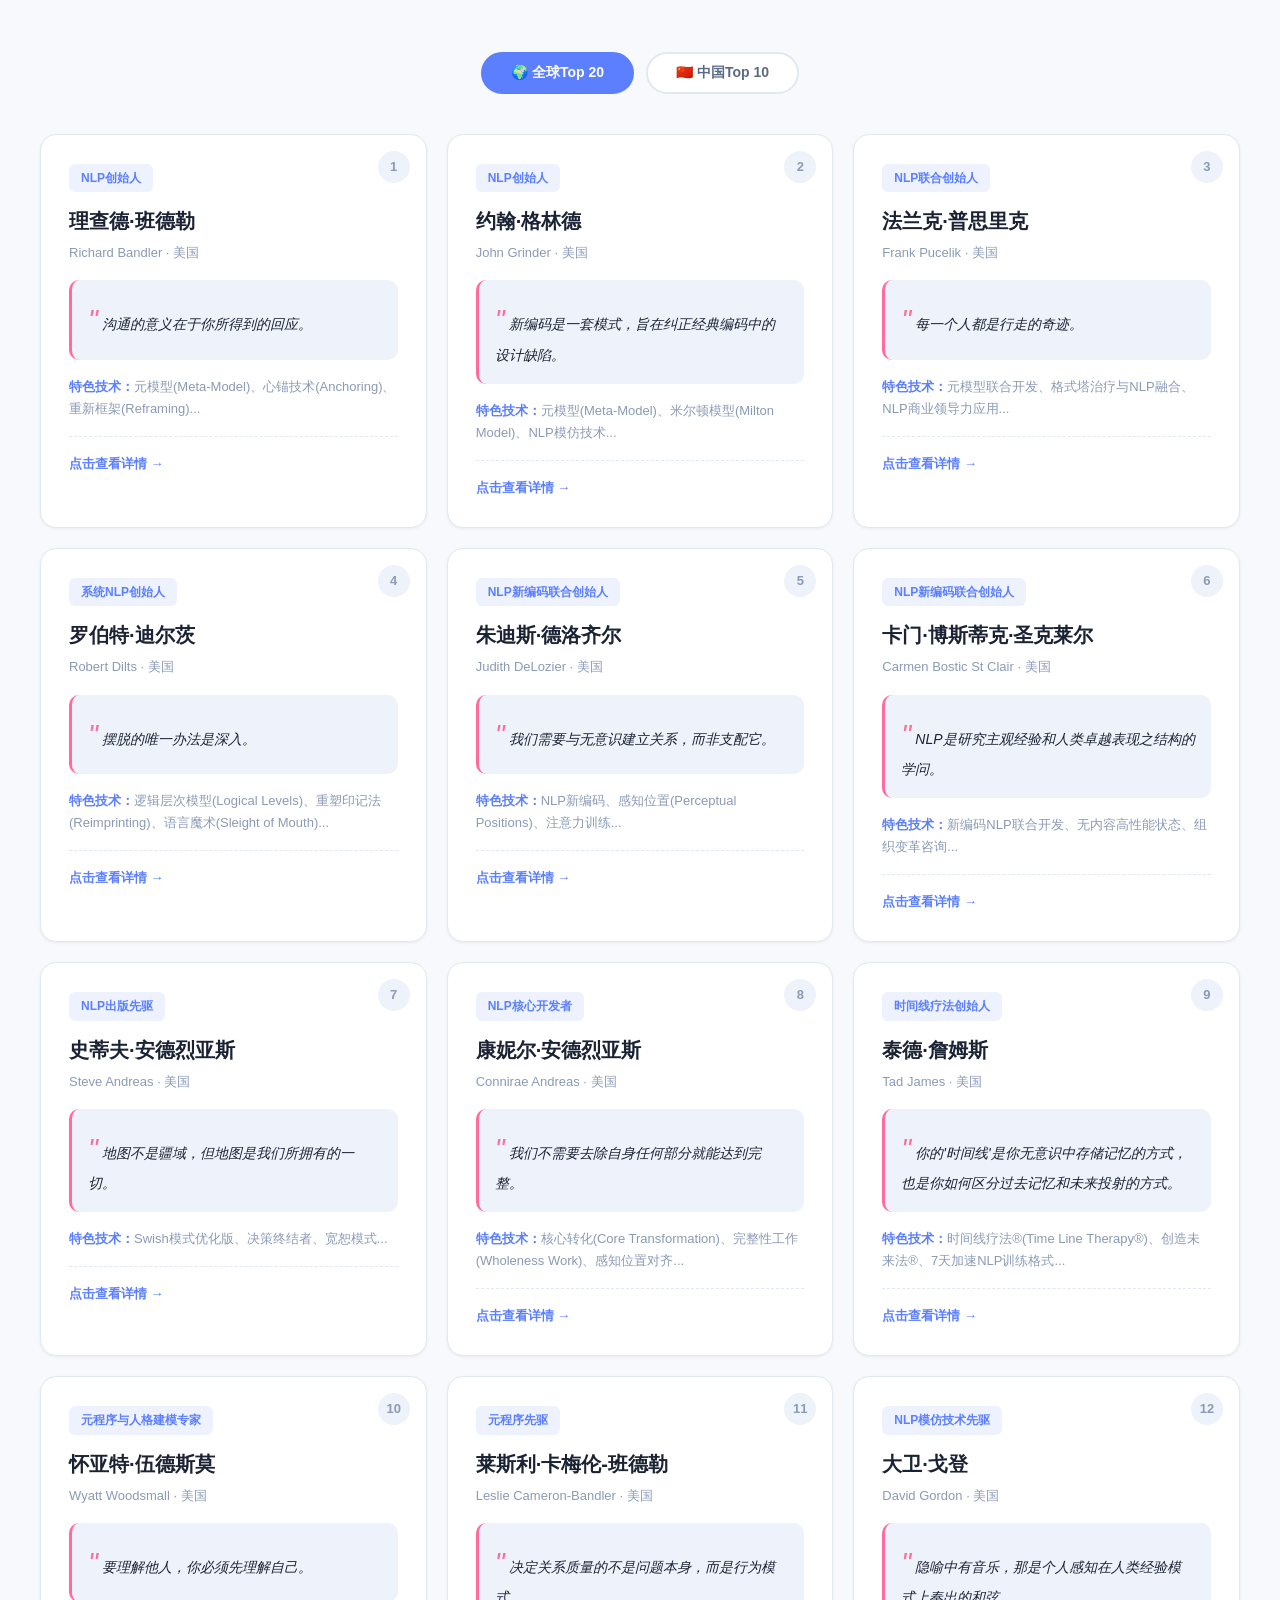
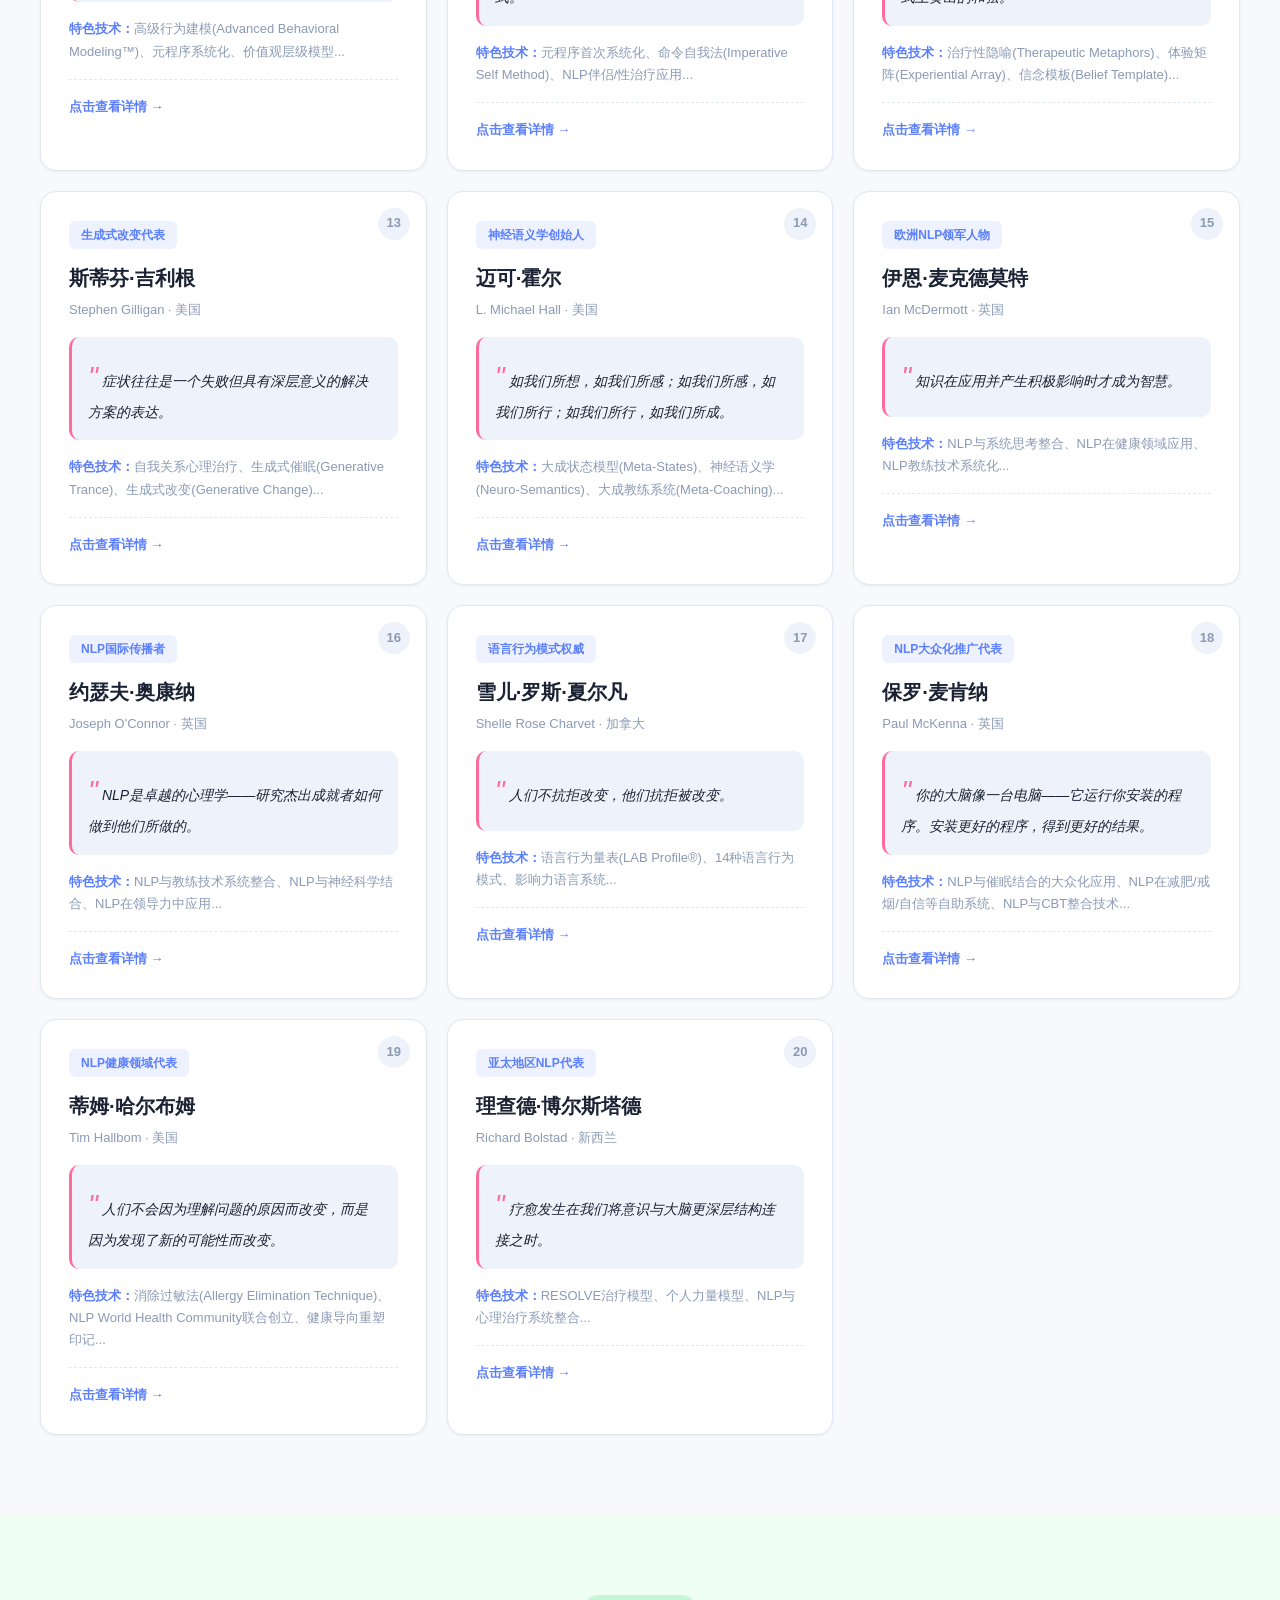
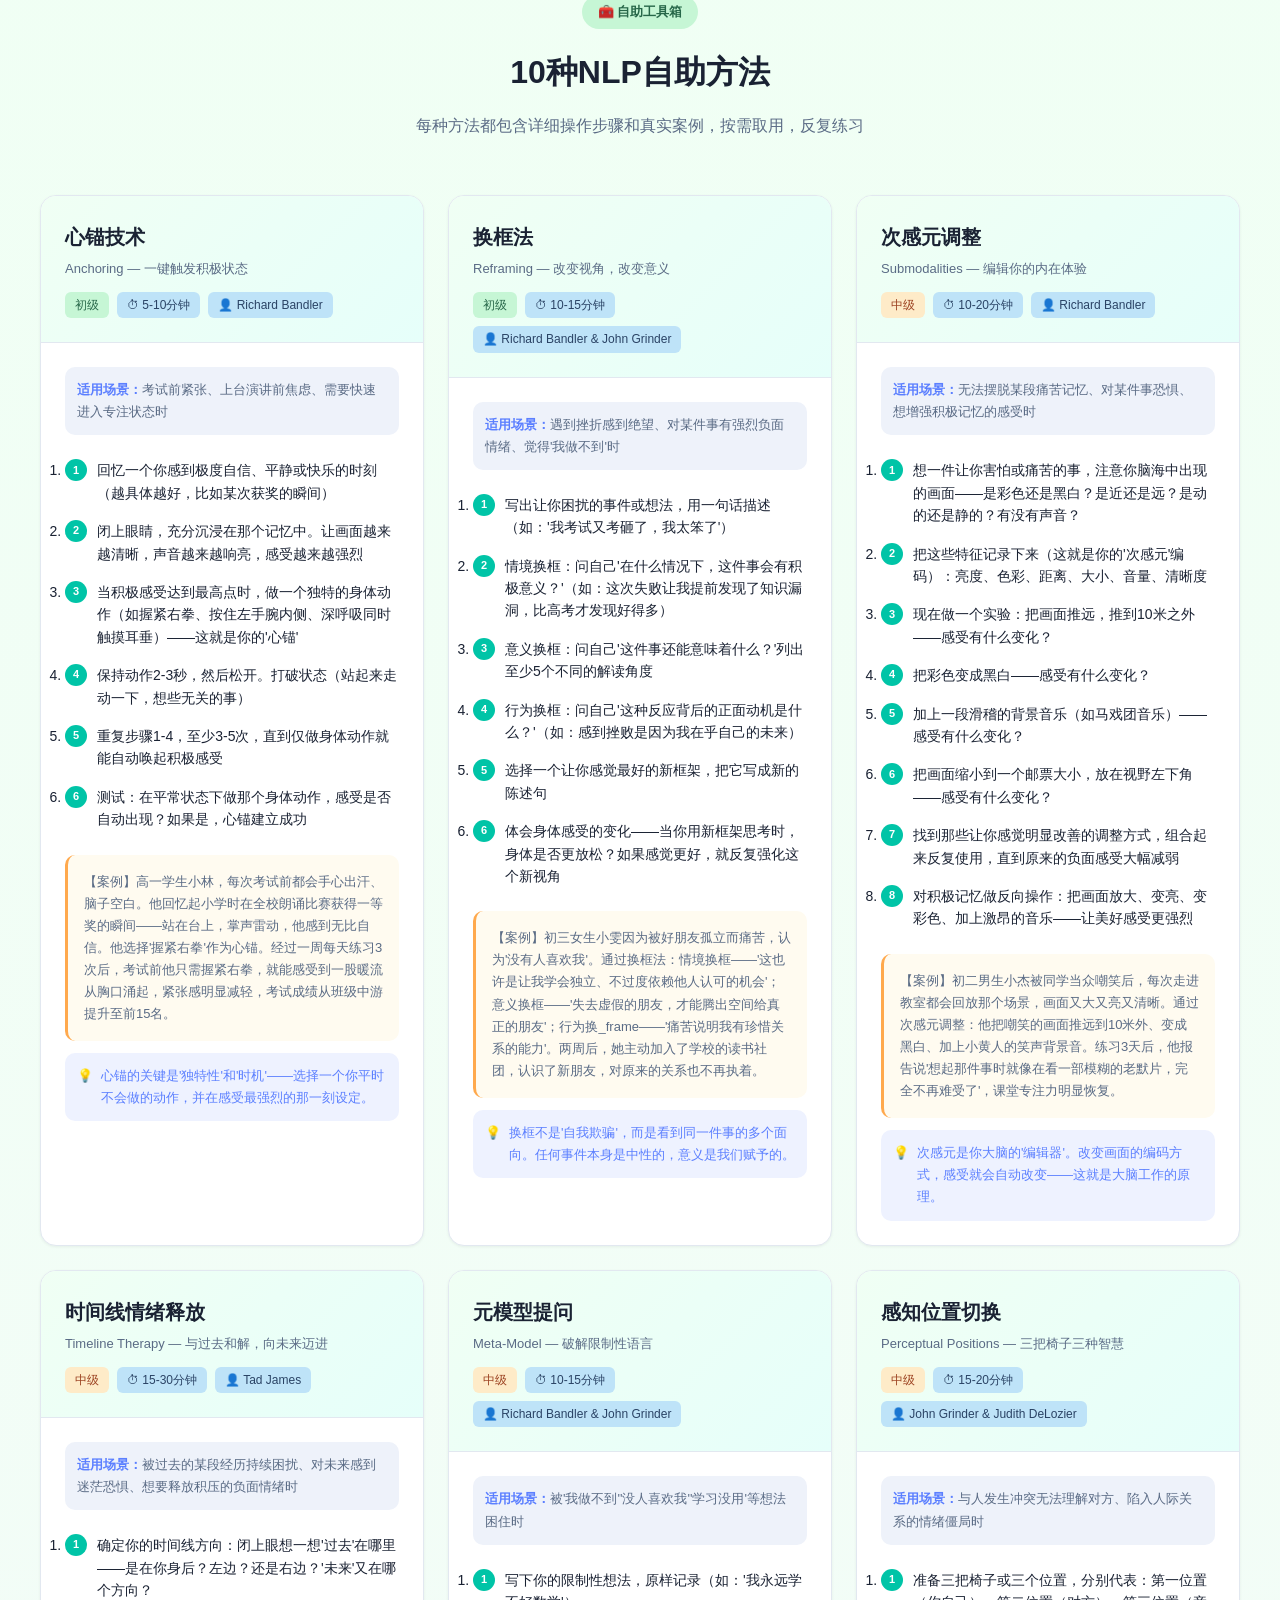
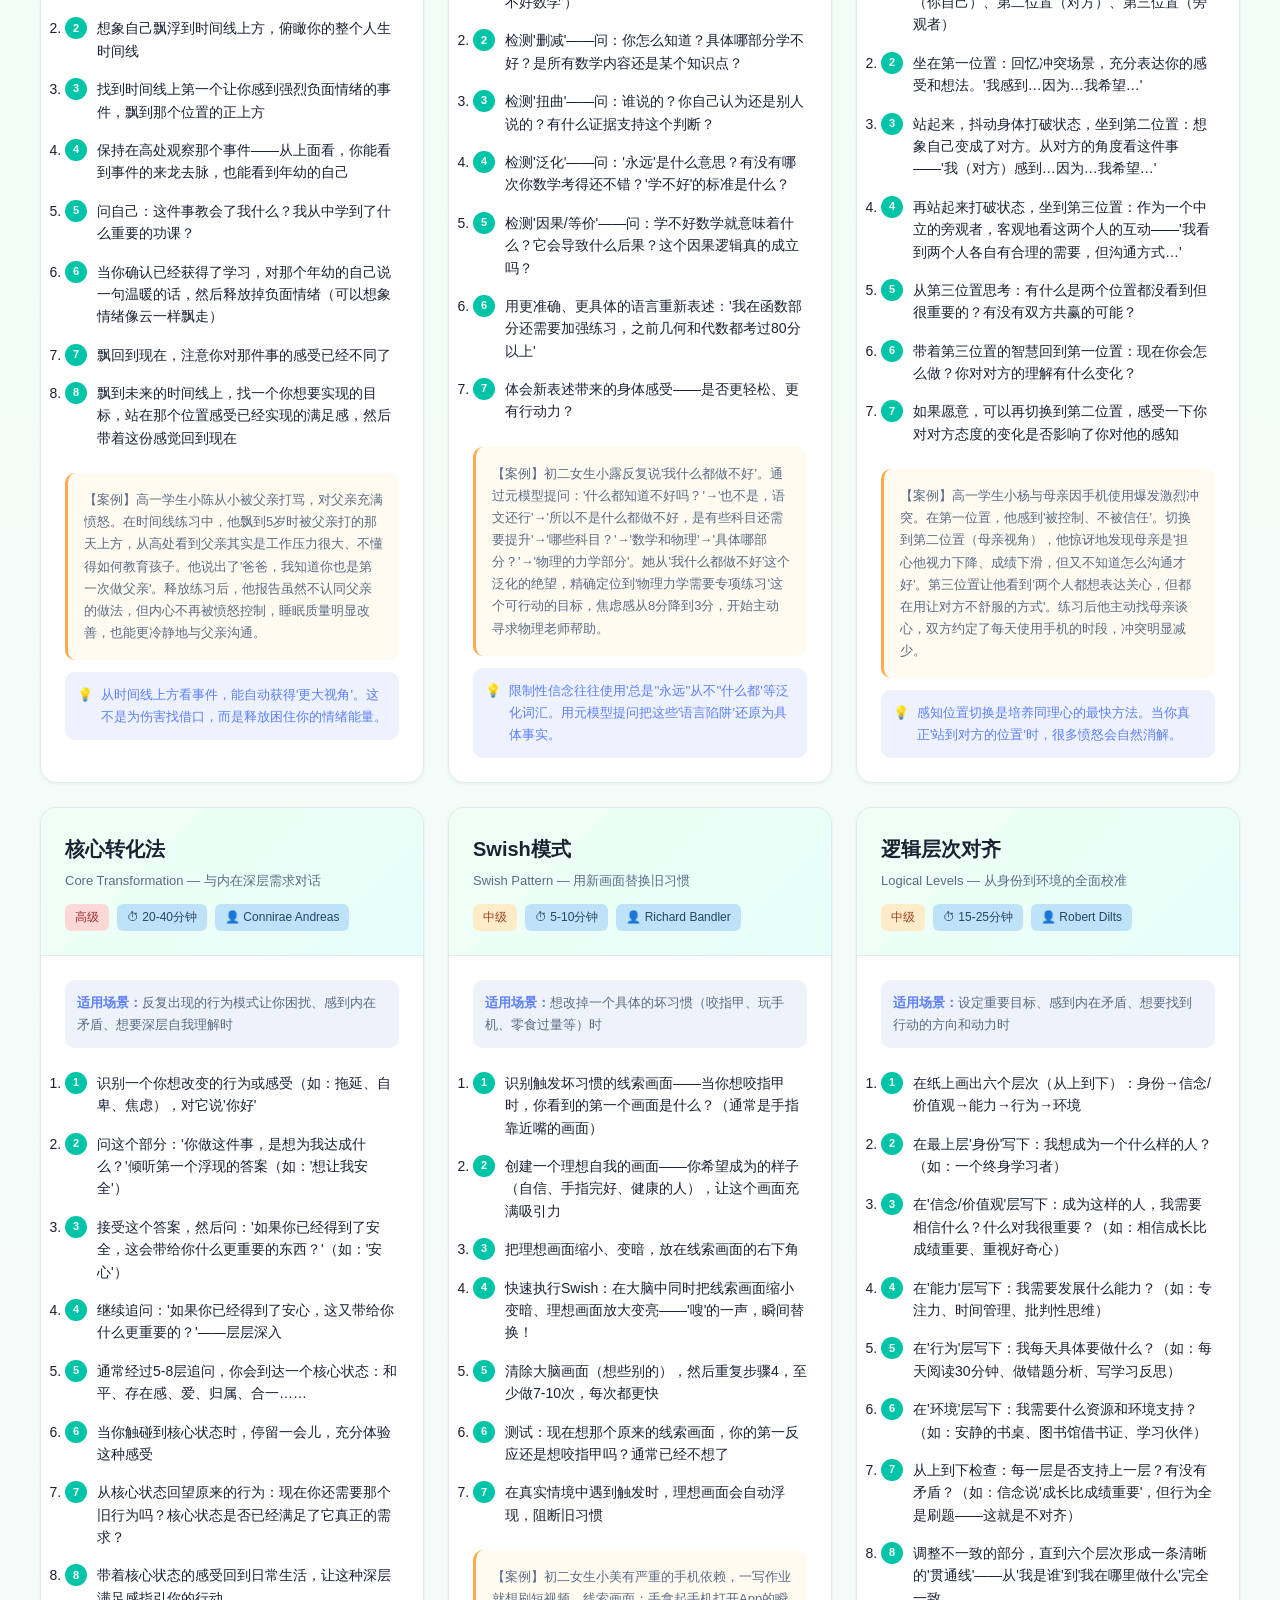
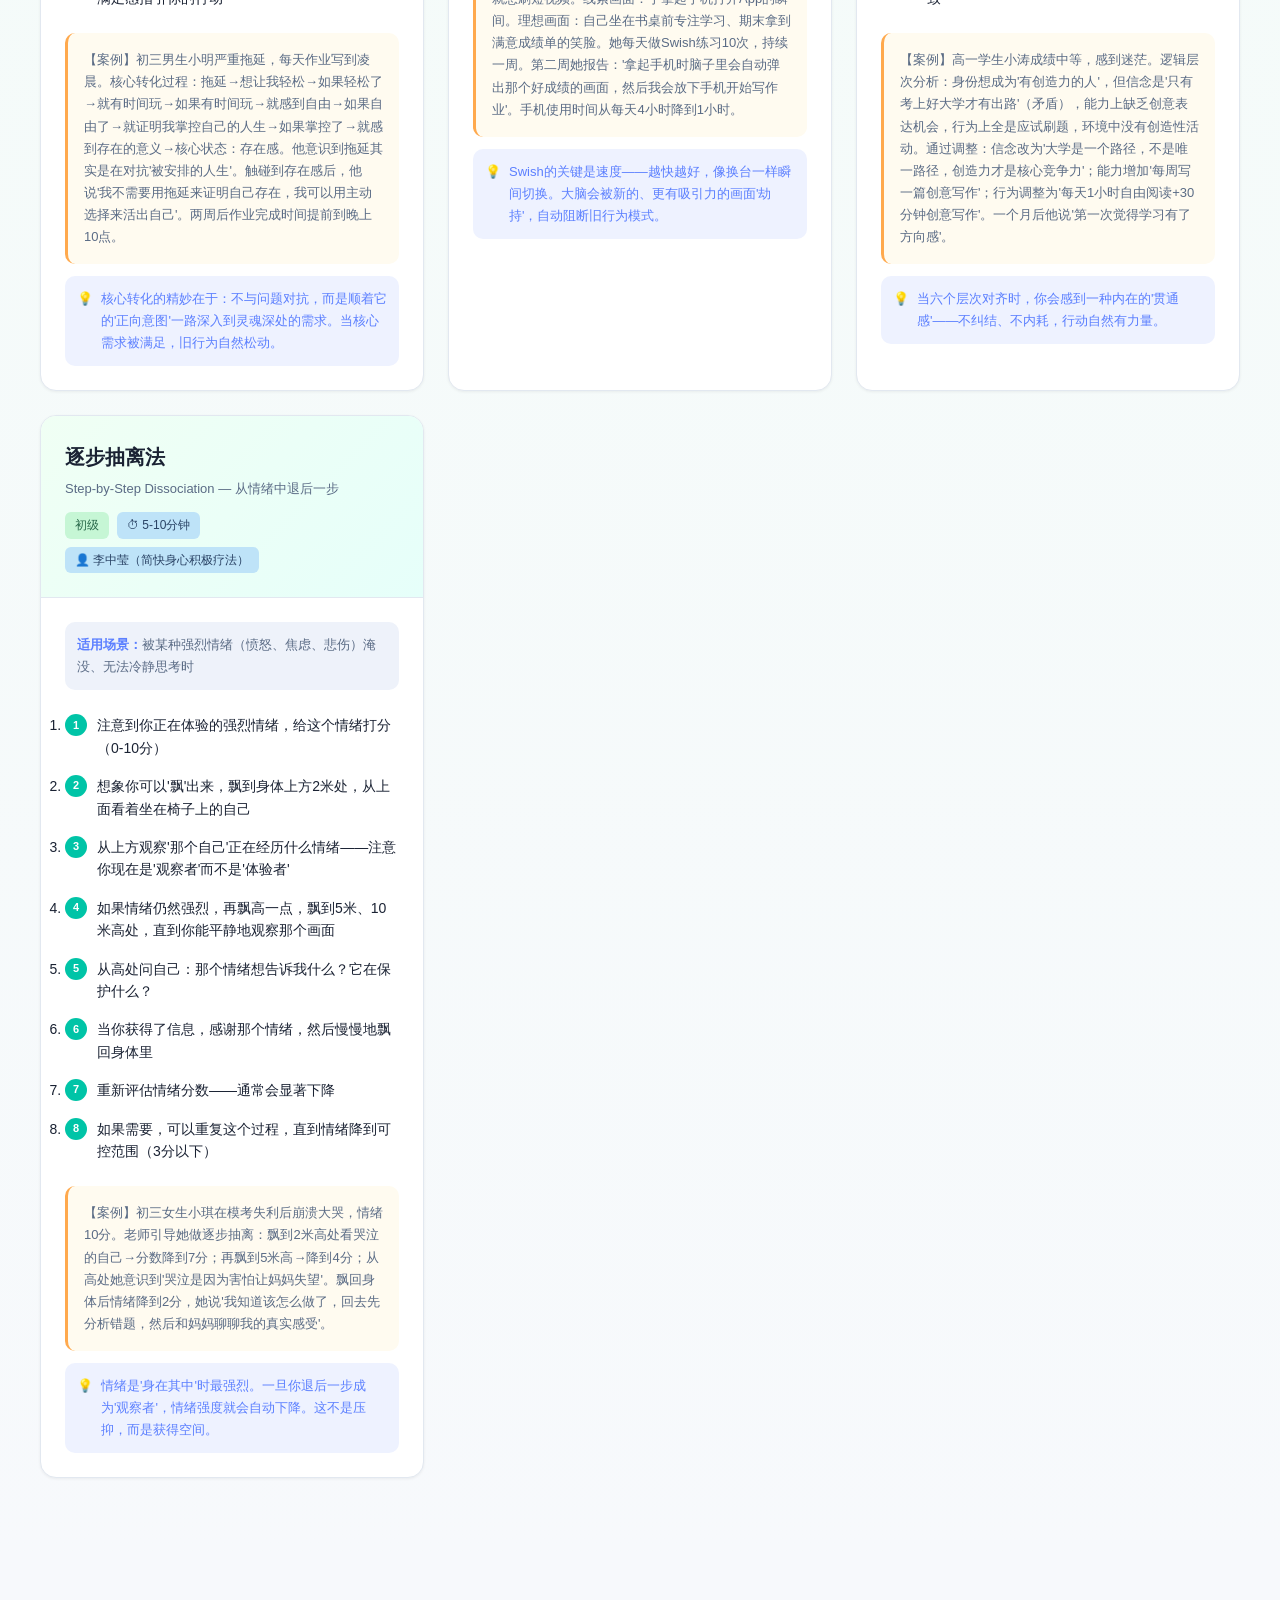
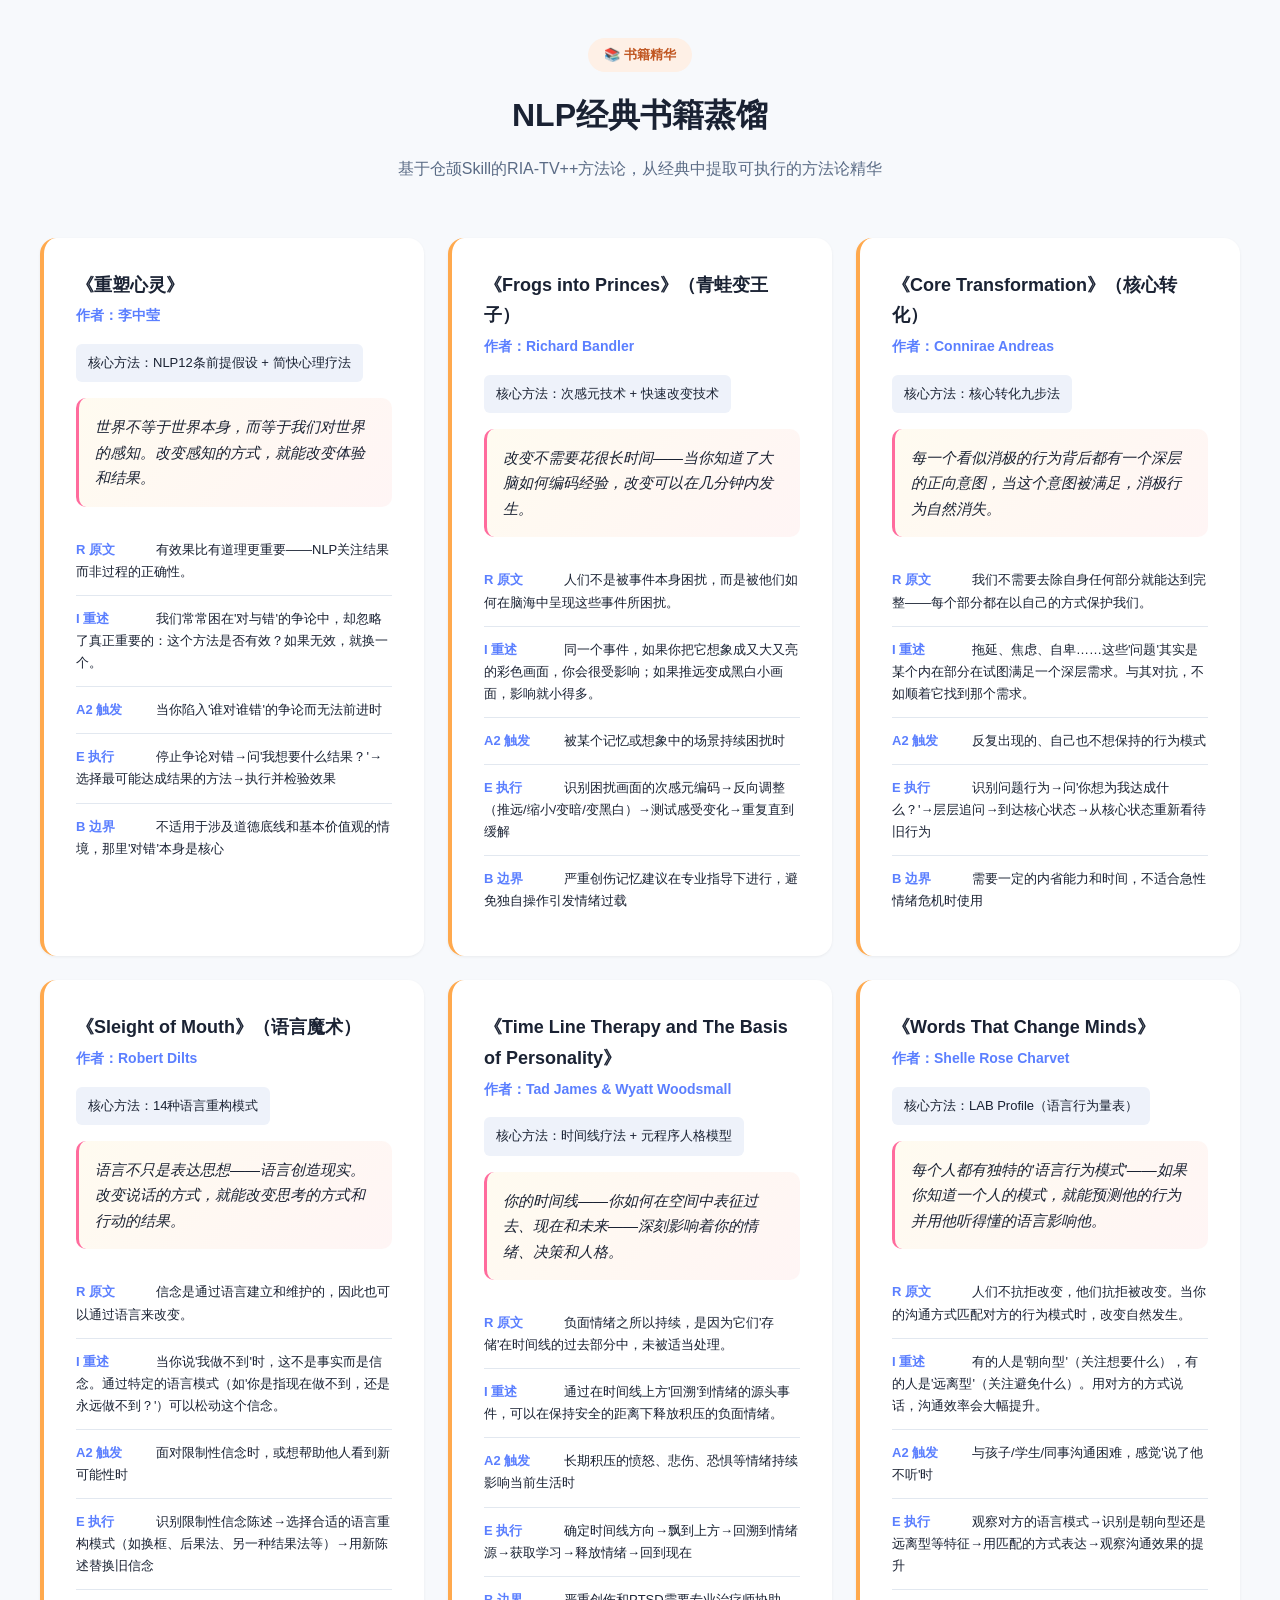
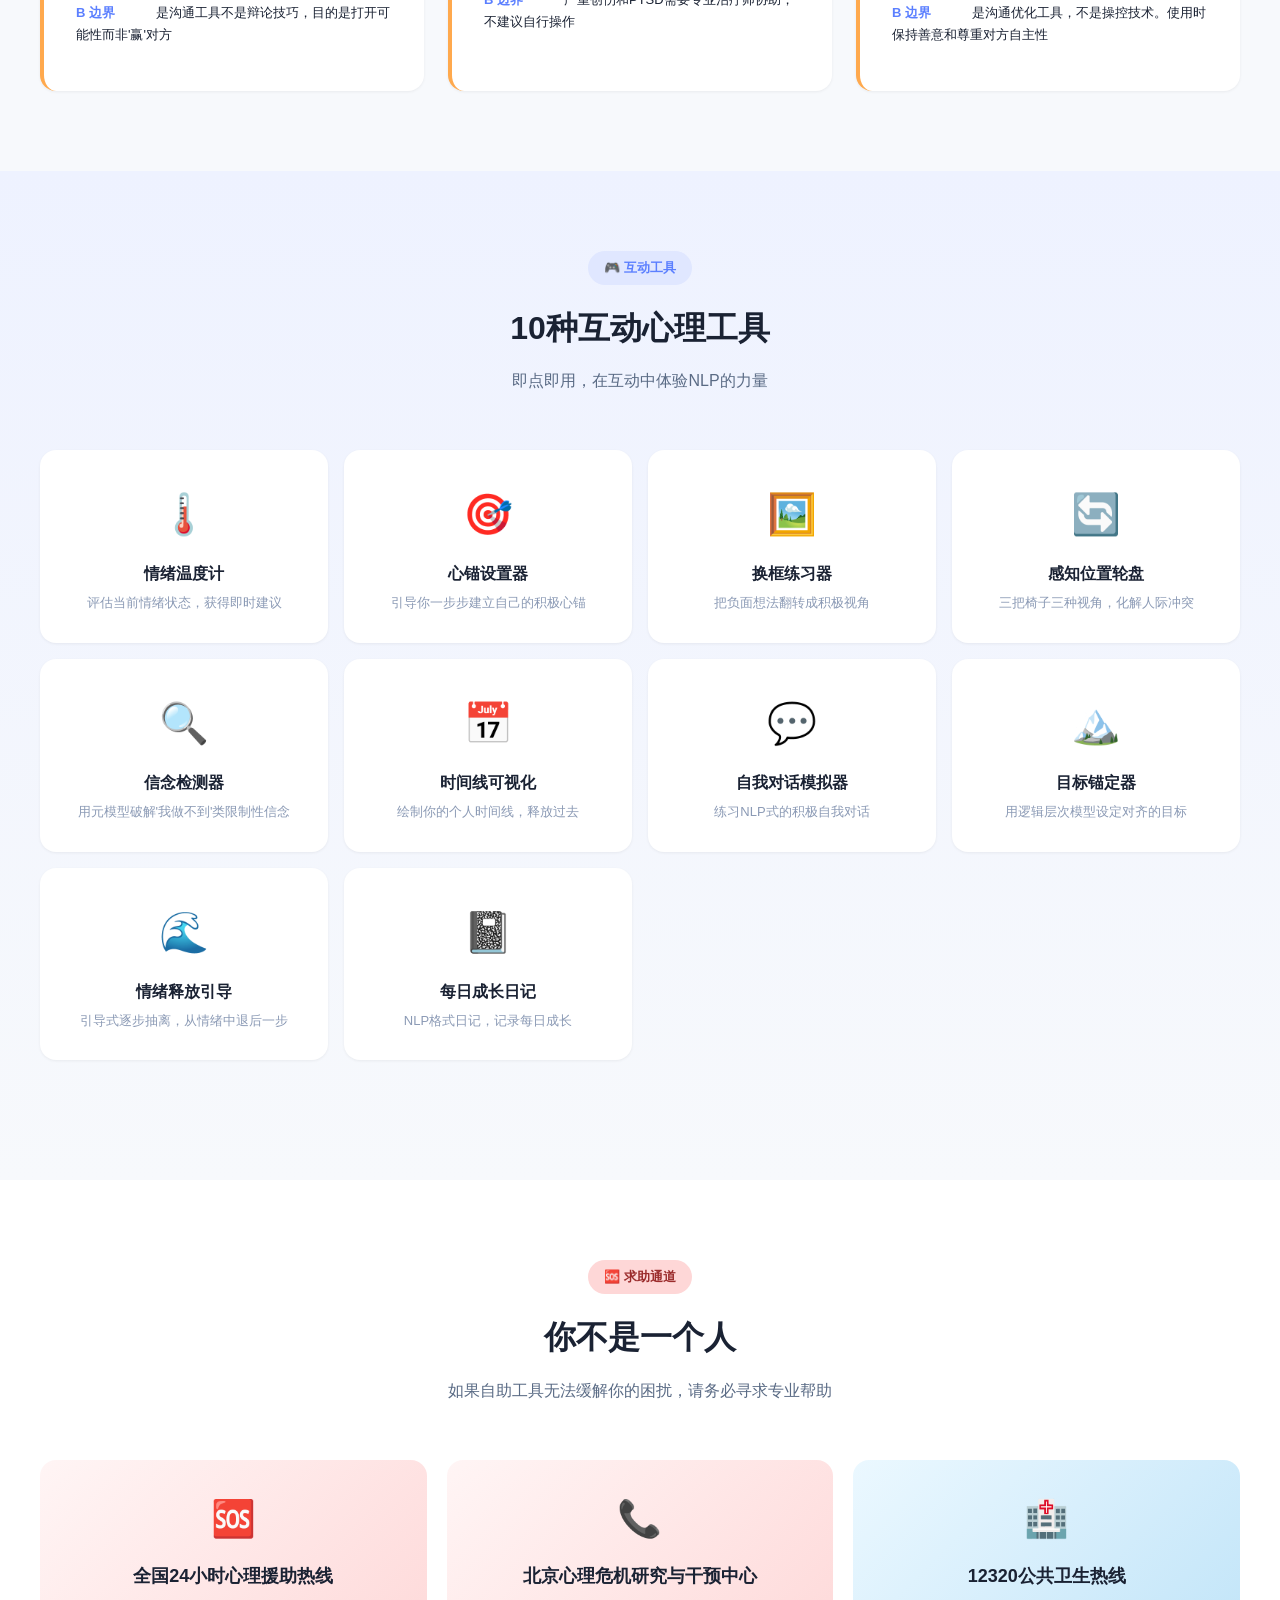
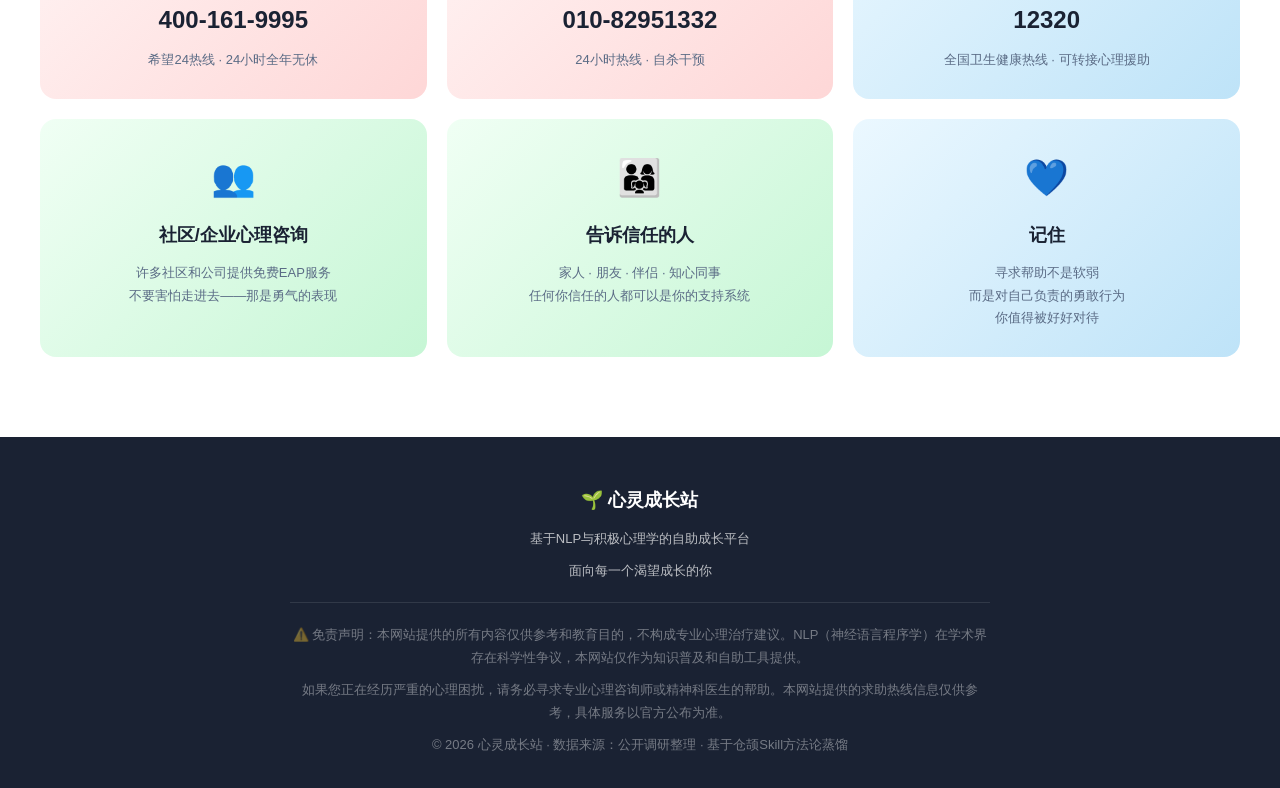
==== commit bf57987c: "refactor: 移除中小学生相关内容，改为通用成人版" ====
--- a/index.html
+++ b/index.html
@@ -4,7 +4,7 @@
   <meta charset="UTF-8">
   <meta name="viewport" content="width=device-width, initial-scale=1.0">
   <title>NLP心理学自助成长平台 | 心灵成长工具箱</title>
-  <meta name="description" content="基于NLP（神经语言程序学）的自助成长心理学平台，涵盖全球及中国NLP专家、自助工具箱、互动心理工具，助力中小学生心理健康成长。">
+  <meta name="description" content="基于NLP（神经语言程序学）的自助成长心理学平台，涵盖全球及中国NLP专家、自助工具箱、互动心理工具，提供系统化可操作的自助成长方案。">
   <link rel="stylesheet" href="styles.css">
   <link rel="icon" href="data:image/svg+xml,<svg xmlns='http://www.w3.org/2000/svg' viewBox='0 0 100 100'><text y='.9em' font-size='90'>🌱</text></svg>">
 </head>
@@ -15,7 +15,6 @@
   <div class="navbar-inner">
     <a href="#hero" class="navbar-logo"><span>🌱</span> 心灵成长站</a>
     <div class="navbar-links" id="navLinks">
-      <a href="#crisis">现状洞察</a>
       <a href="#presuppositions">核心理念</a>
       <a href="#experts">NLP大师</a>
       <a href="#toolkit">自助工具箱</a>
@@ -31,25 +30,12 @@
 <section class="hero" id="hero">
   <div class="hero-content">
     <div class="hero-badge">🌍 全球30位NLP专家 · 10种自助方法 · 10种互动工具</div>
-    <h1>用心理学的力量<br>点亮每一个空心的心灵</h1>
-    <p>面向中小学生、家长和教育工作者<br>基于NLP（神经语言程序学）与积极心理学<br>提供系统化、可操作的自助成长方案</p>
+    <h1>用心理学的力量<br>点亮每一个被困住的心灵</h1>
+    <p>面向所有曾经或正在经历迷茫、焦虑、停滞的人<br>基于NLP（神经语言程序学）与积极心理学<br>提供系统化、可操作的自助成长方案</p>
     <div class="hero-buttons">
       <a href="#toolkit" class="btn btn-primary">探索自助工具箱 →</a>
       <a href="#interactive" class="btn btn-secondary">体验互动工具</a>
     </div>
-  </div>
-</section>
-
-<!-- ====== 现状洞察 ====== -->
-<section class="section" id="crisis">
-  <div class="section-inner">
-    <div class="section-header">
-      <span class="section-tag">⚠️ 现状洞察</span>
-      <h2>中小学生心理健康危机</h2>
-      <p>空心化、躺平、厌学——这不是"矫情"，而是一代人的心理困境</p>
-    </div>
-    <div class="stat-grid" id="statGrid"></div>
-    <div class="problem-grid" id="problemGrid"></div>
   </div>
 </section>
 
@@ -154,13 +140,13 @@
       </div>
       <div class="help-card help-green">
         <div class="help-icon">👥</div>
-        <h3>学校心理咨询中心</h3>
-        <p style="margin-top:12px;">每所学校都应配备心理咨询室<br>不要害怕走进去——那是勇气的表现</p>
+        <h3>社区/企业心理咨询</h3>
+        <p style="margin-top:12px;">许多社区和公司提供免费EAP服务<br>不要害怕走进去——那是勇气的表现</p>
       </div>
       <div class="help-card help-green">
         <div class="help-icon">👨‍👩‍👧</div>
-        <h3>告诉信任的大人</h3>
-        <p style="margin-top:12px;">父母 · 老师 · 亲戚 · 朋友<br>任何你信任的人都可以是你的支持系统</p>
+        <h3>告诉信任的人</h3>
+        <p style="margin-top:12px;">家人 · 朋友 · 伴侣 · 知心同事<br>任何你信任的人都可以是你的支持系统</p>
       </div>
       <div class="help-card help-blue">
         <div class="help-icon">💙</div>
@@ -175,10 +161,10 @@
 <footer class="footer">
   <h3>🌱 心灵成长站</h3>
   <p>基于NLP与积极心理学的自助成长平台</p>
-  <p>面向中小学生、家长及教育工作者</p>
+  <p>面向每一个渴望成长的你</p>
   <div class="disclaimer">
     <p>⚠️ 免责声明：本网站提供的所有内容仅供参考和教育目的，不构成专业心理治疗建议。NLP（神经语言程序学）在学术界存在科学性争议，本网站仅作为知识普及和自助工具提供。</p>
-    <p>如果您或您的孩子正在经历严重的心理困扰，请务必寻求专业心理咨询师或精神科医生的帮助。本网站提供的求助热线信息仅供参考，具体服务以官方公布为准。</p>
+    <p>如果您正在经历严重的心理困扰，请务必寻求专业心理咨询师或精神科医生的帮助。本网站提供的求助热线信息仅供参考，具体服务以官方公布为准。</p>
     <p>© 2026 心灵成长站 · 数据来源：公开调研整理 · 基于仓颉Skill方法论蒸馏</p>
   </div>
 </footer>
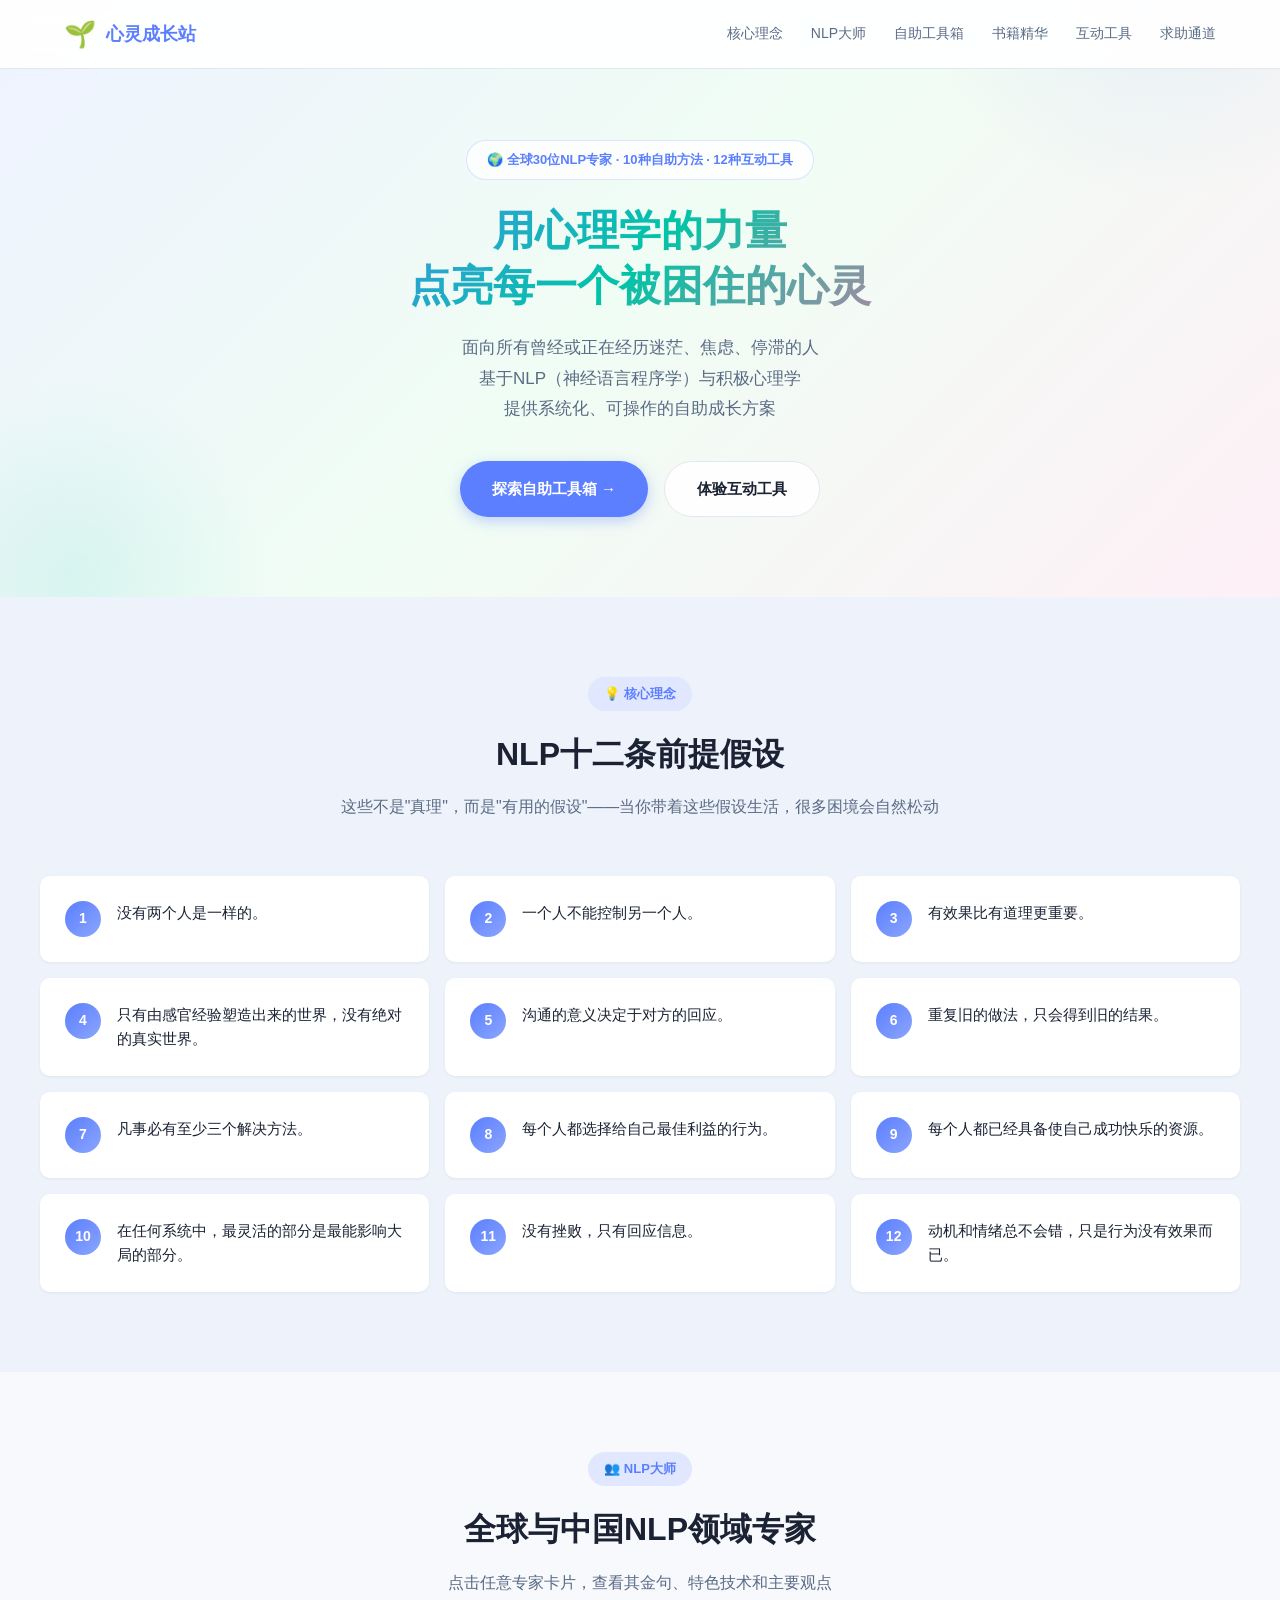
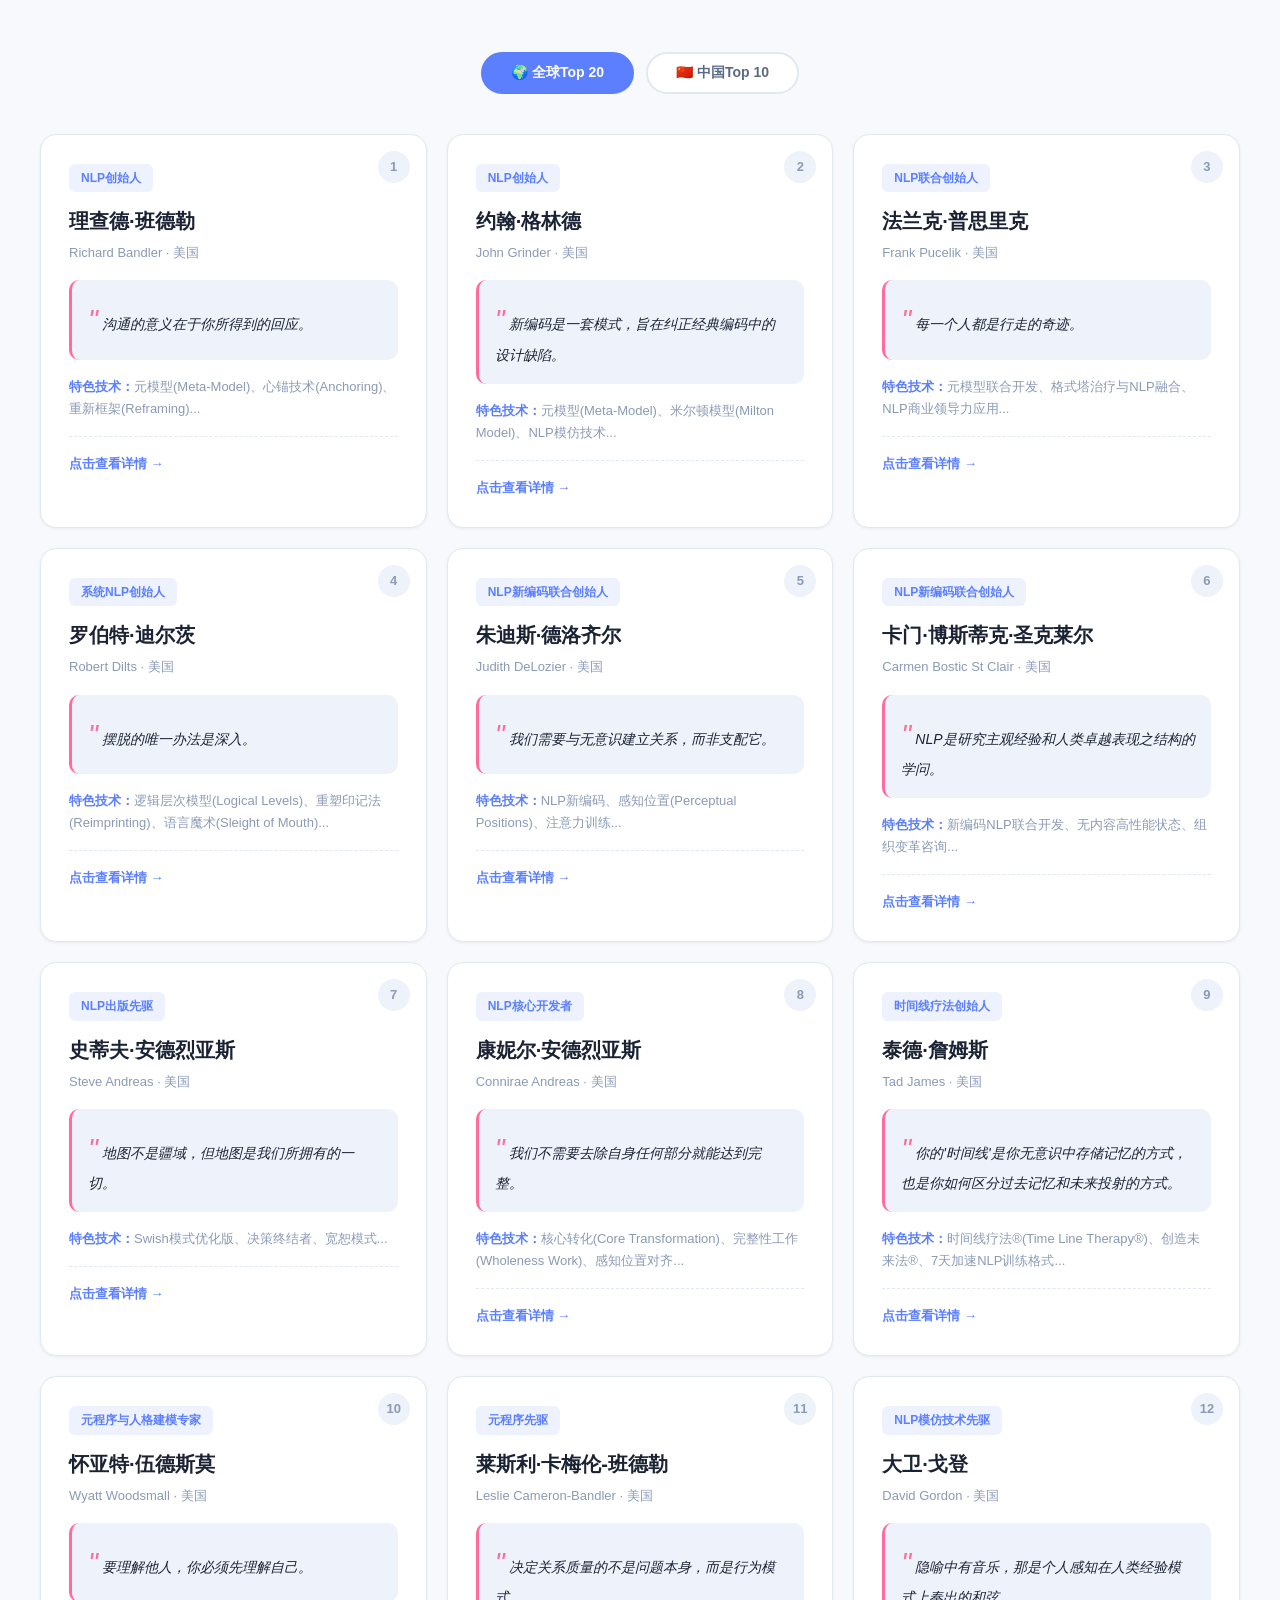
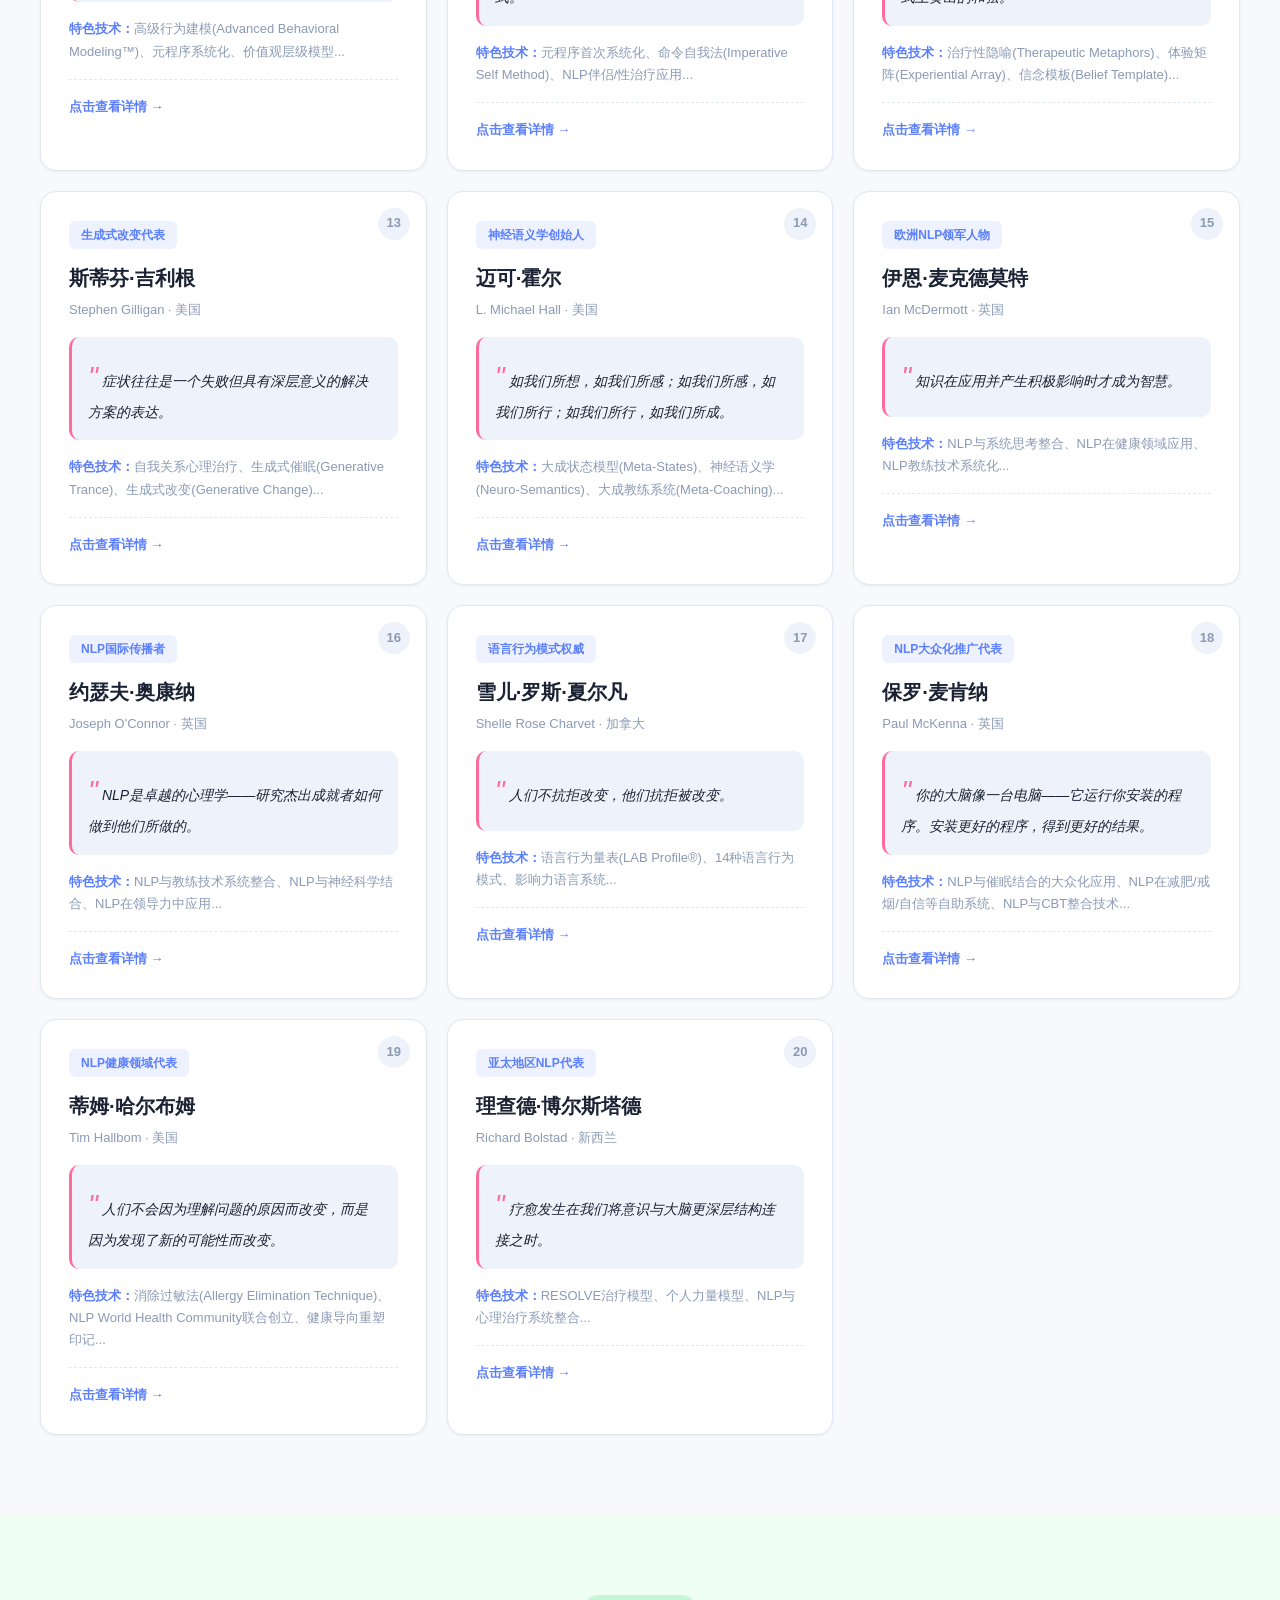
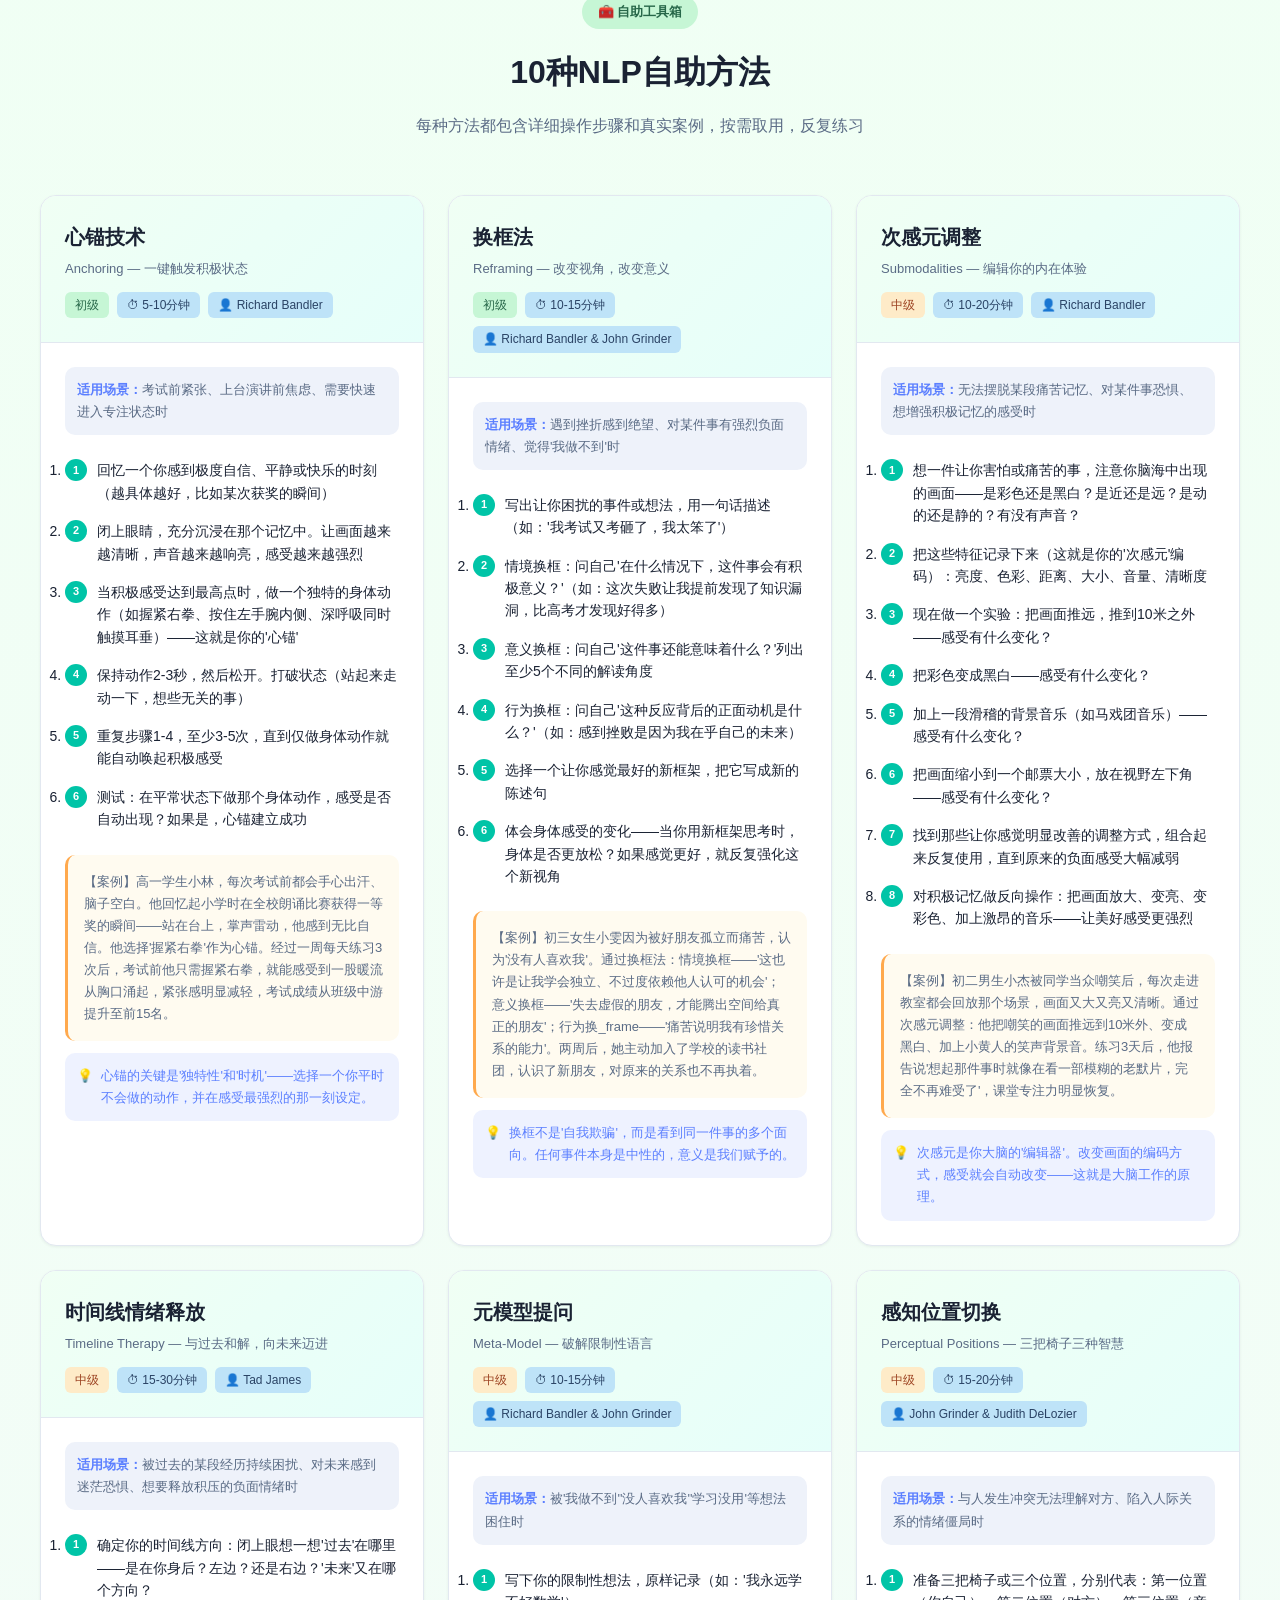
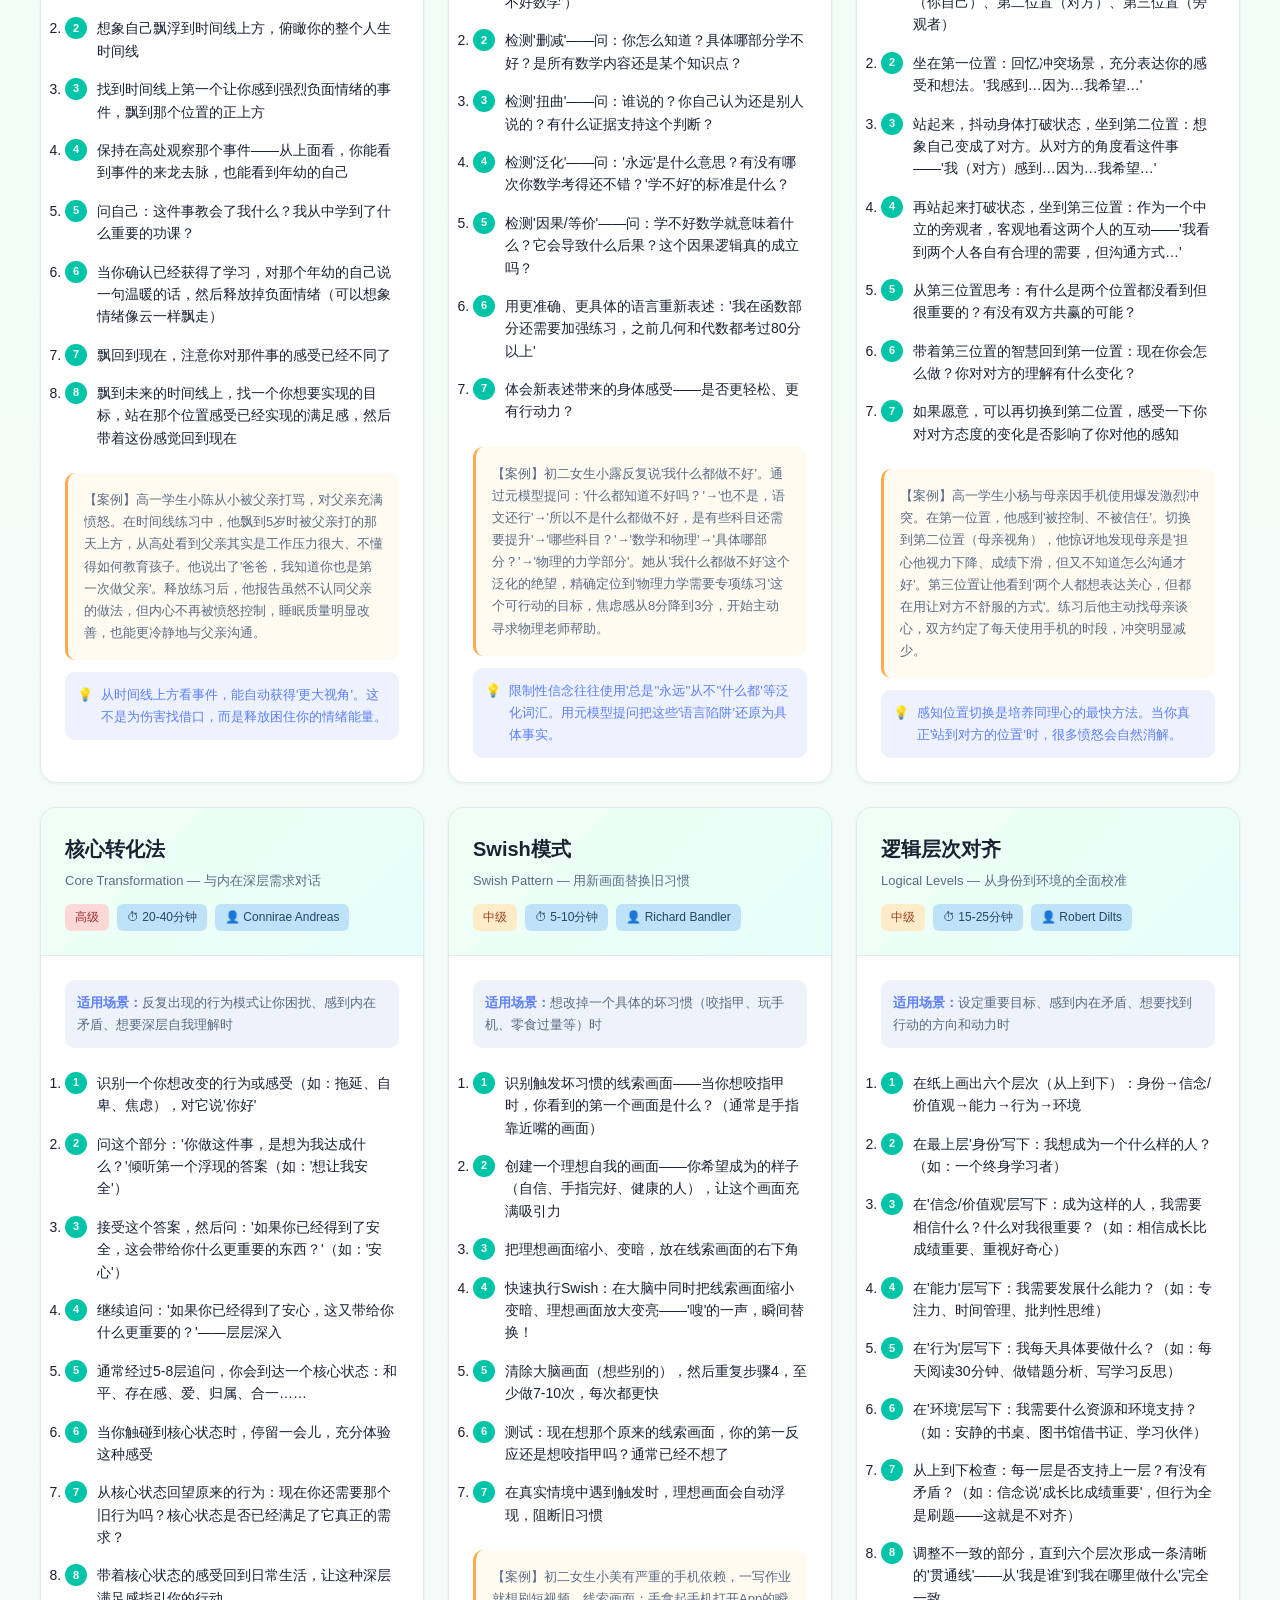
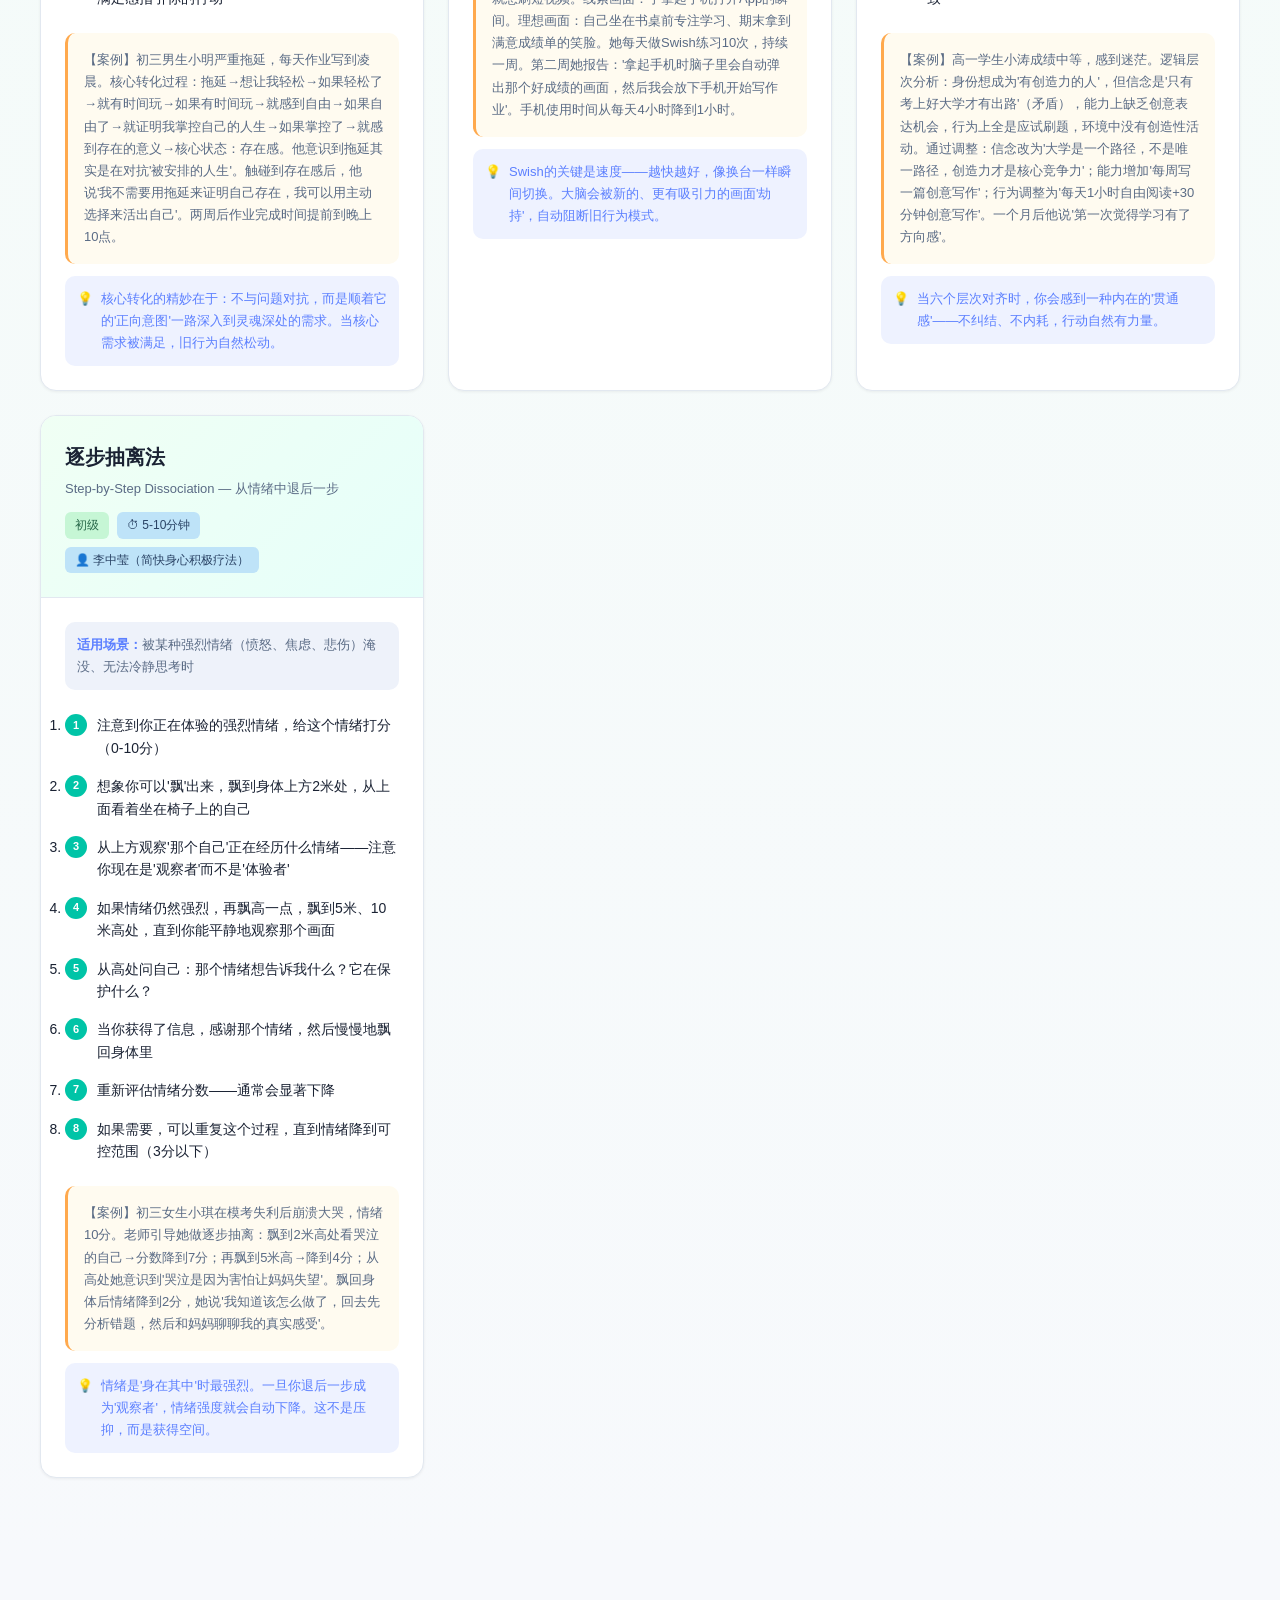
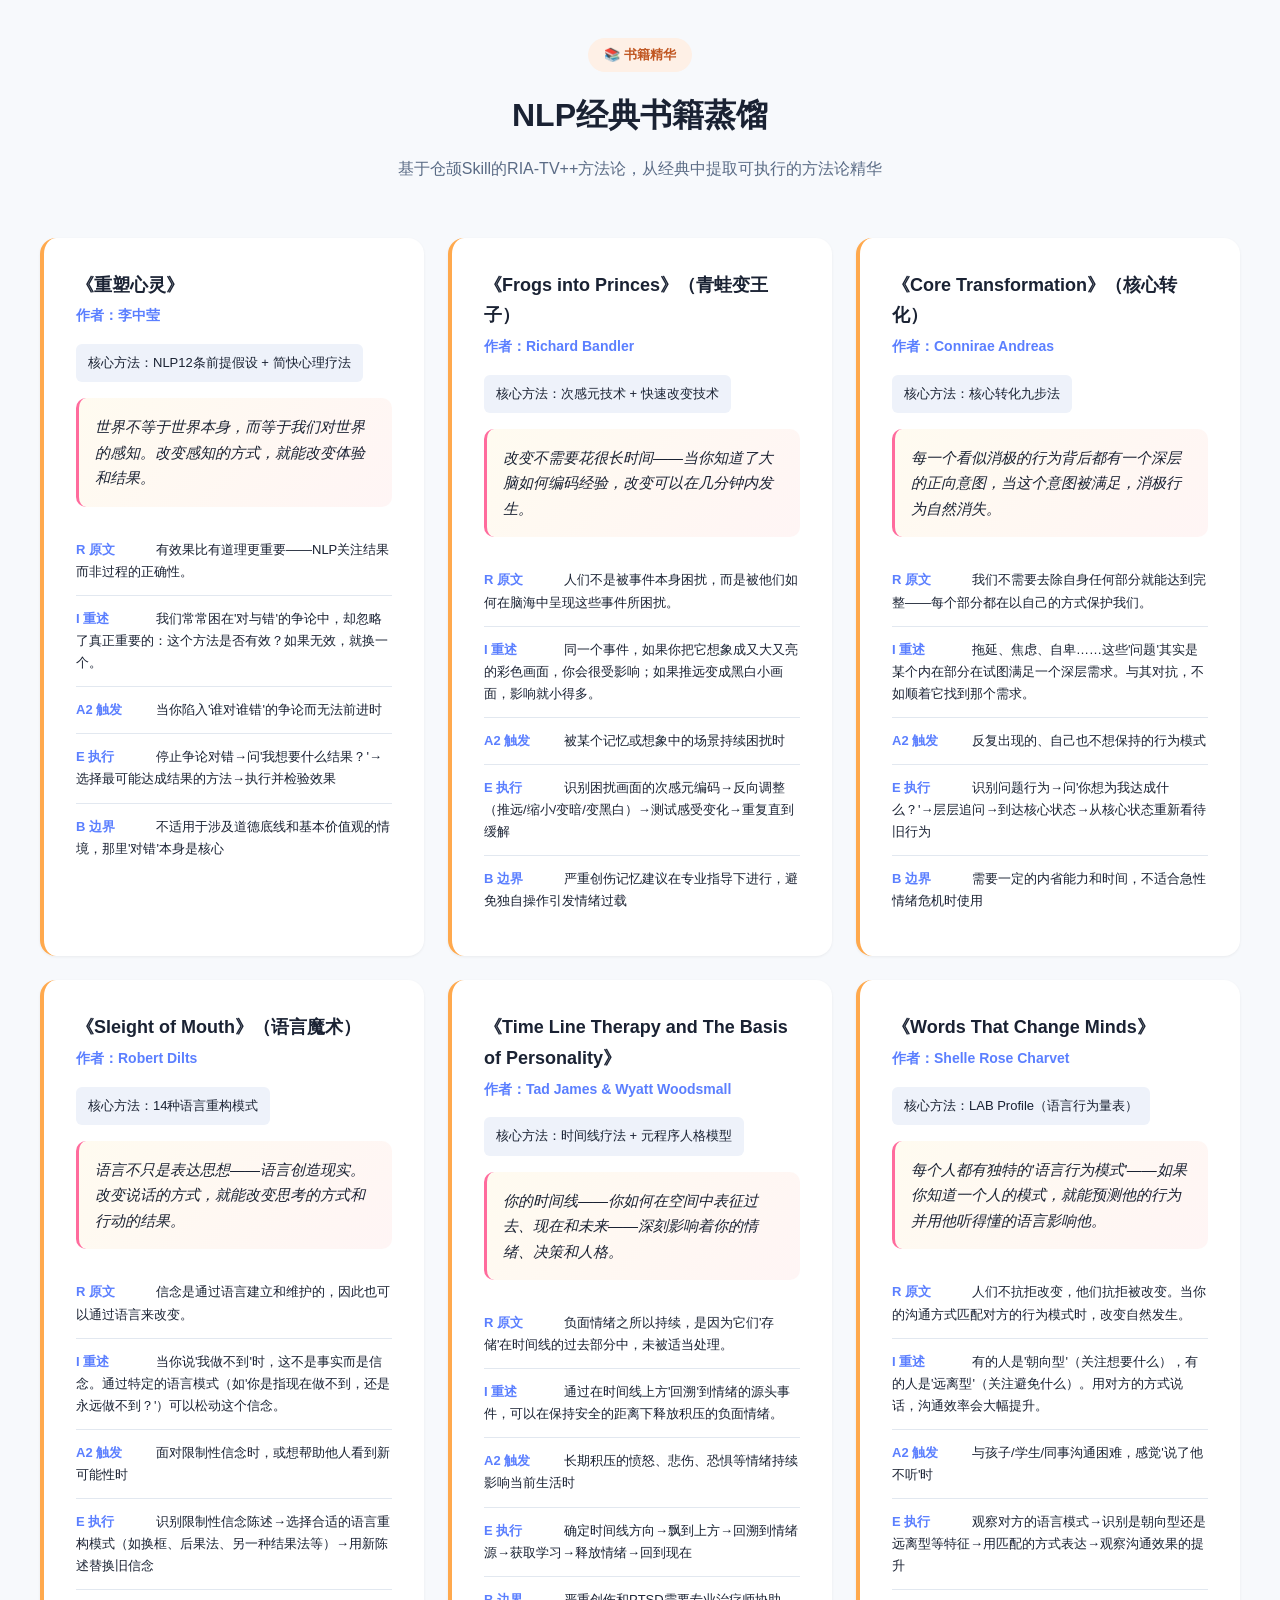
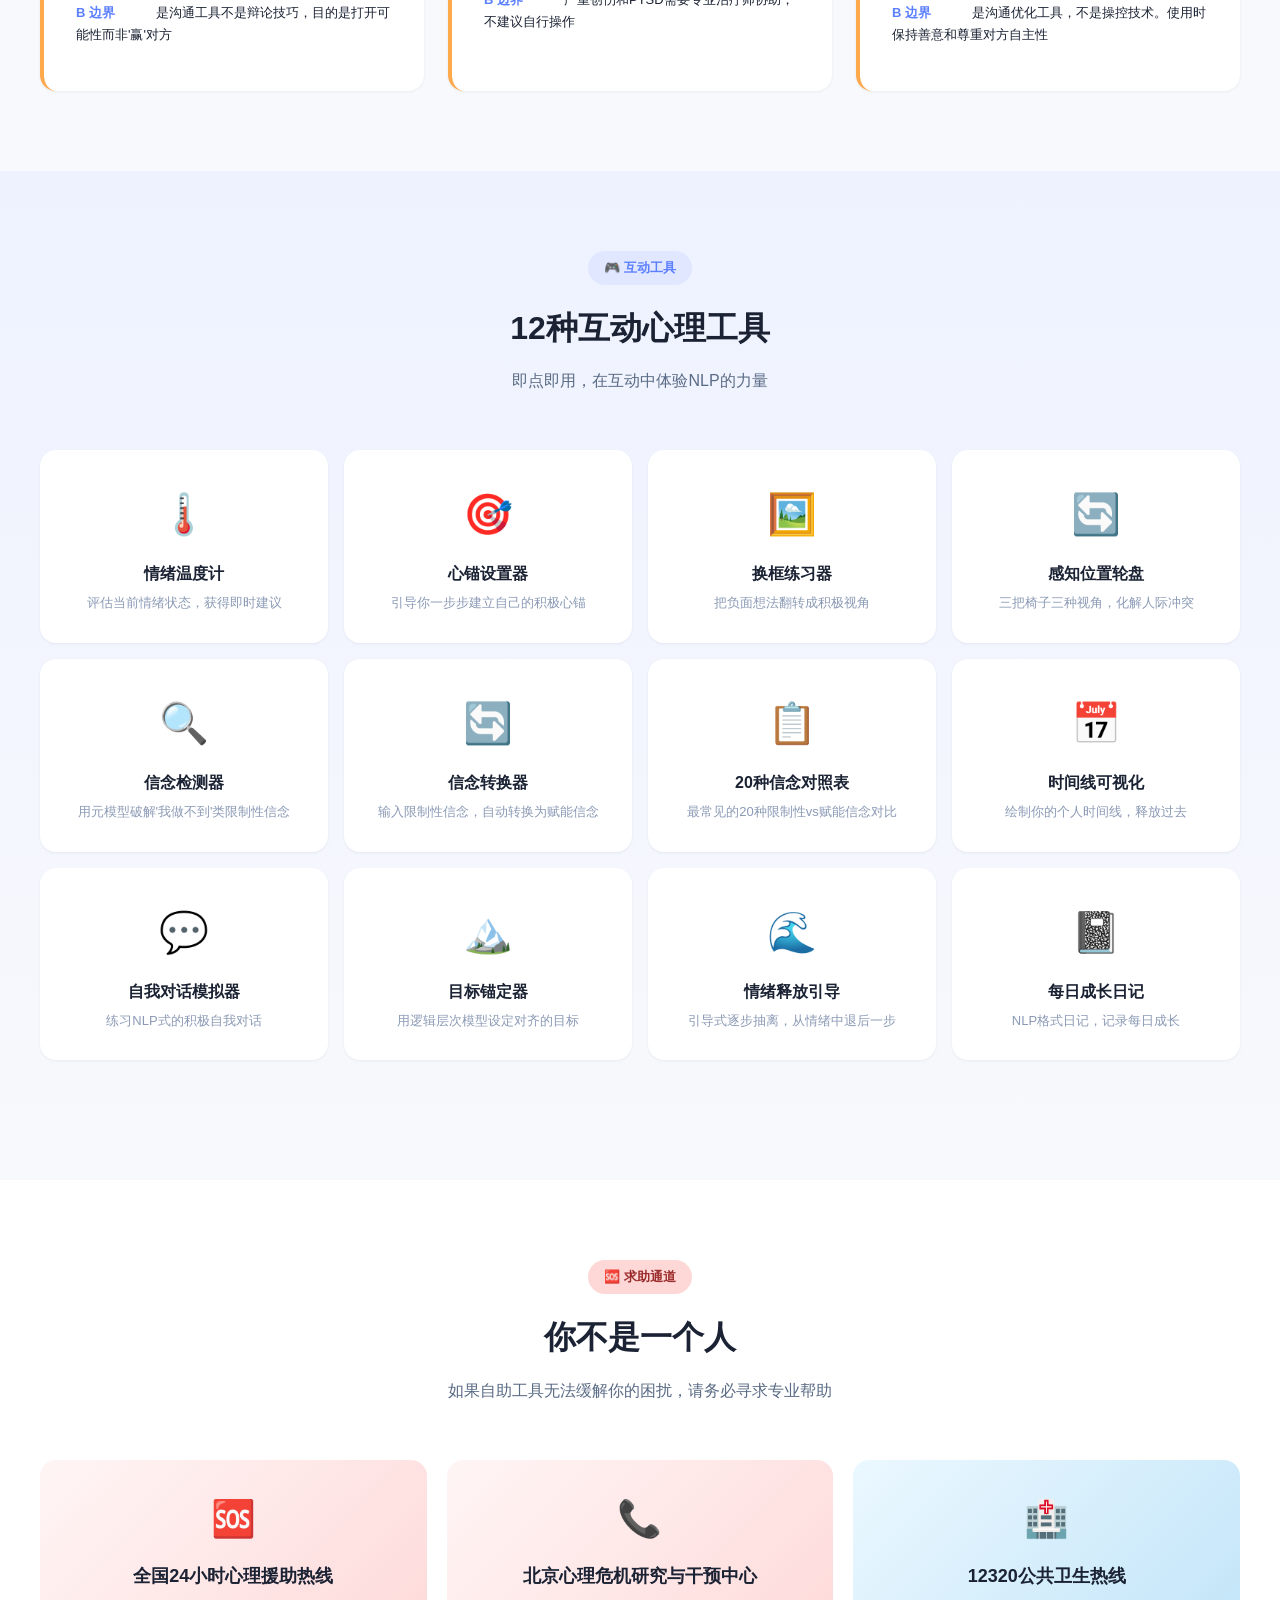
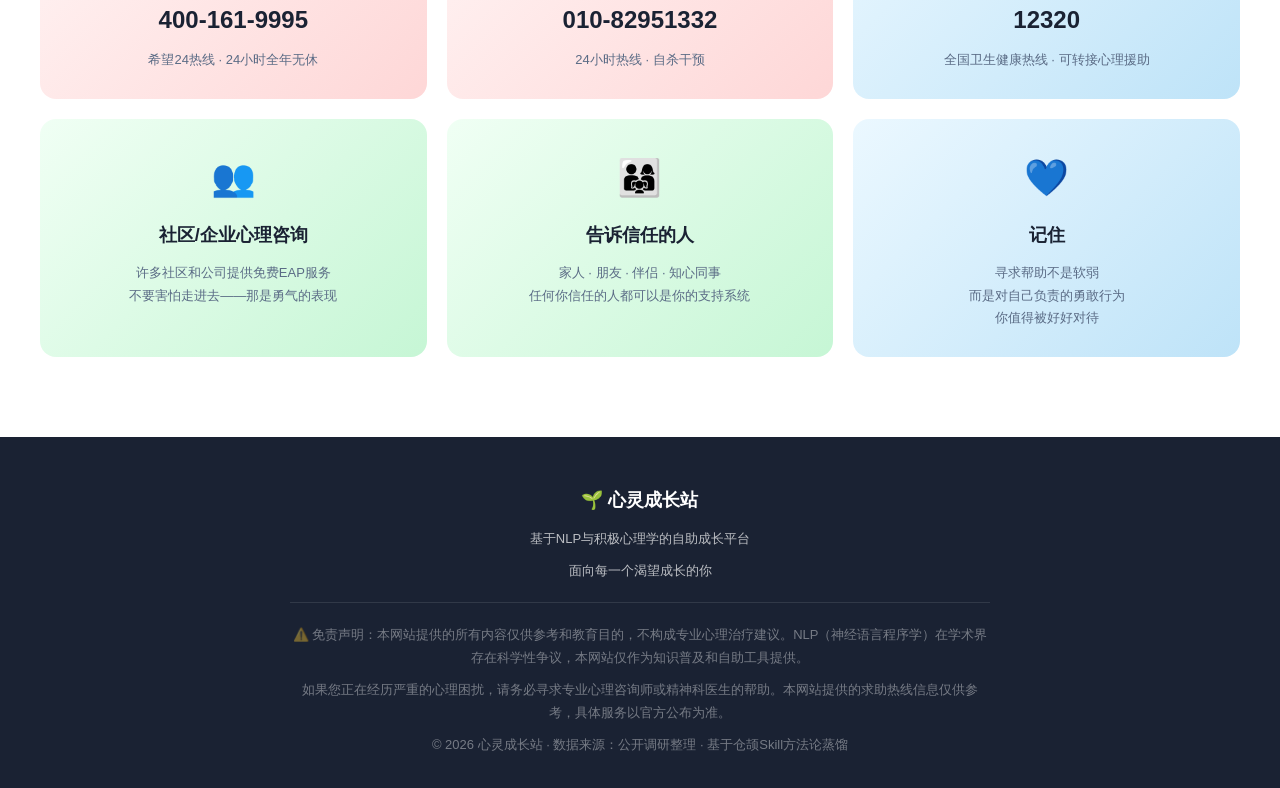
==== commit 02346c9b: "feat: 新增信念转换器+对照表、NLP呼吸提示、感知位置/目标锚定器汇总输出" ====
--- a/index.html
+++ b/index.html
@@ -29,7 +29,7 @@
 <!-- ====== Hero ====== -->
 <section class="hero" id="hero">
   <div class="hero-content">
-    <div class="hero-badge">🌍 全球30位NLP专家 · 10种自助方法 · 10种互动工具</div>
+    <div class="hero-badge">🌍 全球30位NLP专家 · 10种自助方法 · 12种互动工具</div>
     <h1>用心理学的力量<br>点亮每一个被困住的心灵</h1>
     <p>面向所有曾经或正在经历迷茫、焦虑、停滞的人<br>基于NLP（神经语言程序学）与积极心理学<br>提供系统化、可操作的自助成长方案</p>
     <div class="hero-buttons">
@@ -96,20 +96,24 @@
   <div class="section-inner">
     <div class="section-header">
       <span class="section-tag">🎮 互动工具</span>
-      <h2>10种互动心理工具</h2>
+      <h2>12种互动心理工具</h2>
       <p>即点即用，在互动中体验NLP的力量</p>
     </div>
     <div class="interactive-grid" id="interactiveGrid"></div>
-    <div class="tool-panel" id="toolPanel">
-      <div class="tool-panel-header">
-        <span class="icon" id="panelIcon"></span>
-        <h3 id="panelTitle"></h3>
-        <button class="back-btn" onclick="closeToolPanel()">← 返回工具列表</button>
-      </div>
-      <div class="tool-panel-body" id="panelBody"></div>
-    </div>
   </div>
 </section>
+
+<!-- ====== 互动工具模态弹窗 ====== -->
+<div class="modal-overlay" id="toolModal" onclick="if(event.target===this)closeToolPanel()">
+  <div class="modal" id="toolModalContent" style="max-width:680px;">
+    <div class="tool-panel-header" style="display:flex;align-items:center;gap:12px;margin-bottom:20px;padding-bottom:20px;border-bottom:2px solid var(--border);position:sticky;top:0;background:var(--bg-card);z-index:1;border-radius:20px 20px 0 0;">
+      <span class="icon" id="panelIcon" style="font-size:32px;"></span>
+      <h3 id="panelTitle" style="font-size:22px;font-weight:700;flex:1;"></h3>
+      <button class="modal-close" onclick="closeToolPanel()" style="position:static;width:36px;height:36px;border-radius:50%;background:var(--bg-soft);border:none;cursor:pointer;font-size:18px;color:var(--text-light);transition:var(--transition);">✕</button>
+    </div>
+    <div class="tool-panel-body" id="panelBody"></div>
+  </div>
+</div>
 
 <!-- ====== 求助通道 ====== -->
 <section class="section" id="help">
